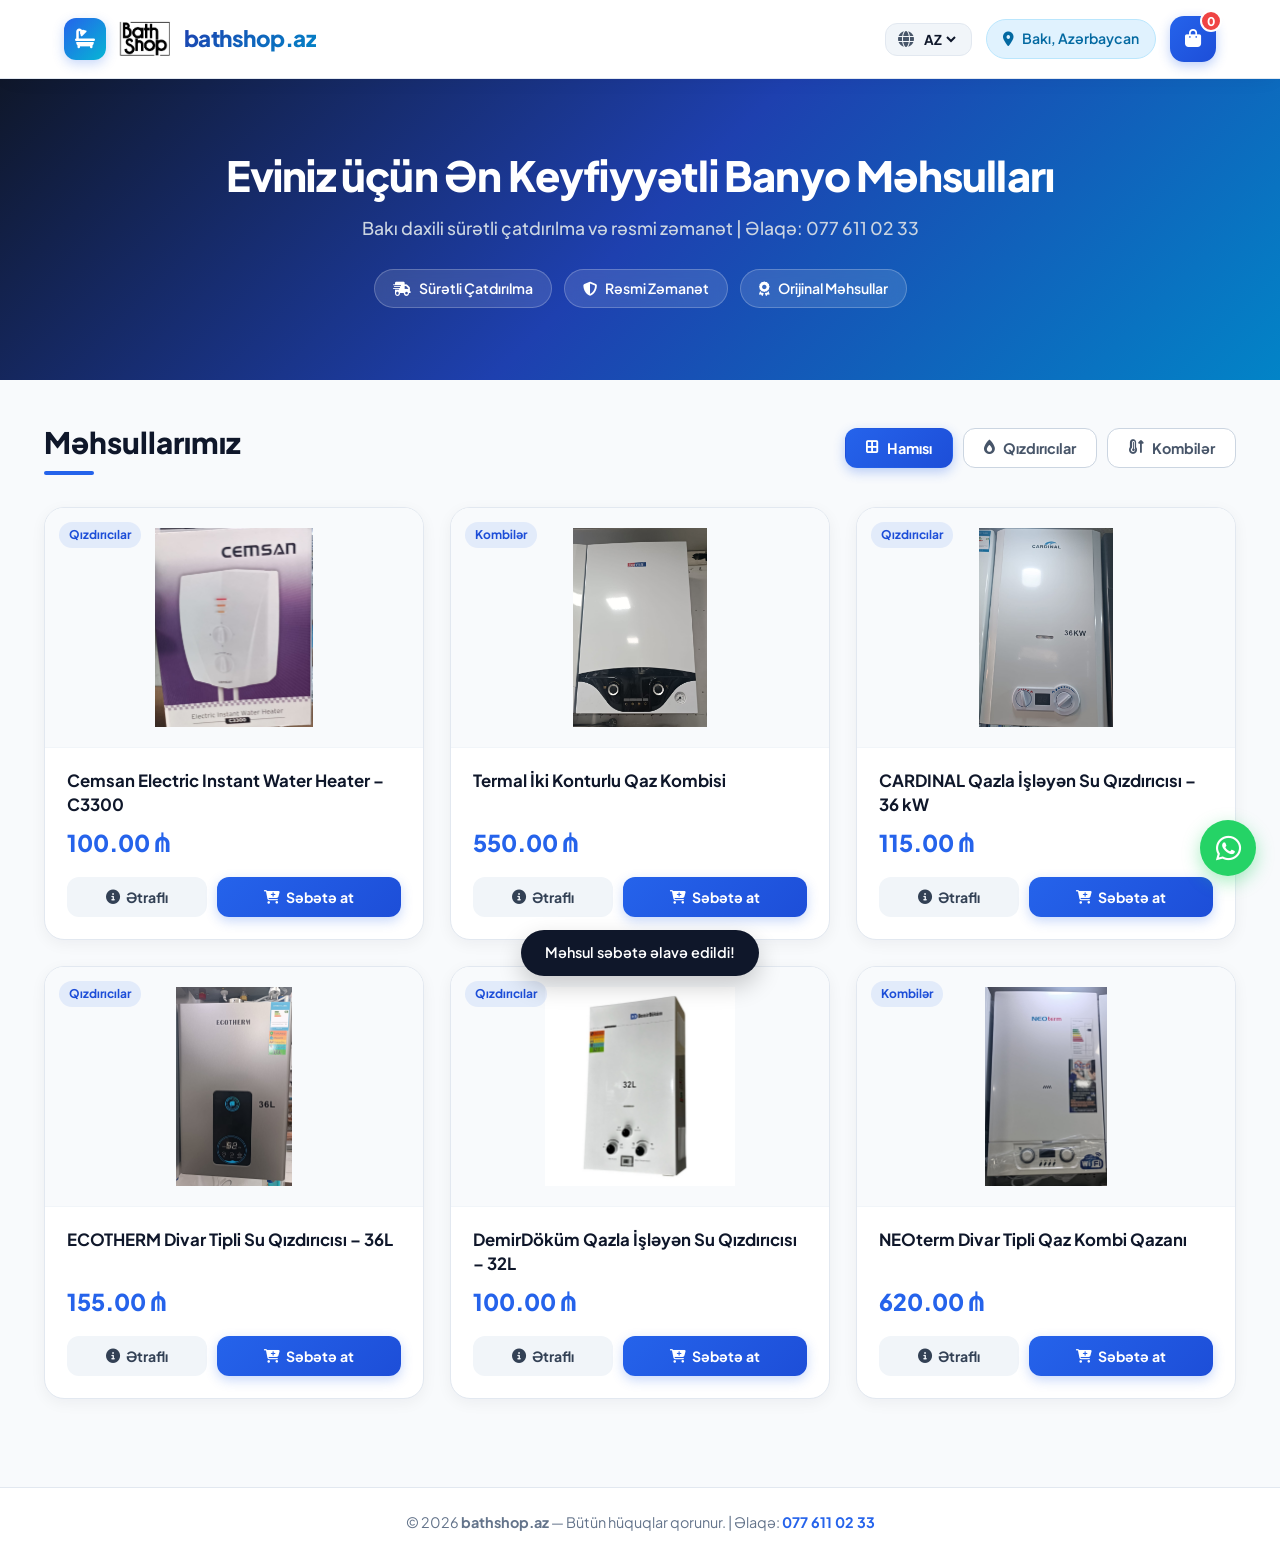
==== selling site/index.html @ d74a5144 "Add files via upload" ====
<!DOCTYPE html>
<html lang="az">
<head>
    <meta charset="UTF-8">
    <meta name="viewport" content="width=device-width, initial-scale=1.0">
    <title>bathshop.az - Hamam və Banyo Məhsulları</title>
    <!-- FontAwesome ikonlar üçün -->
    <link rel="stylesheet" href="https://cdnjs.cloudflare.com/ajax/libs/font-awesome/6.4.0/css/all.min.css">
    <link rel="stylesheet" href="style.css?v=3">
    <link rel="icon" href="bathshop.jpeg">
</head>
<body>

    <!-- Header / Yuxarı Naviqasiya -->
    <header class="site-header">
        <a href="#" class="logo-container">
            <div class="logo-icon">
                <i class="fas fa-bath"></i>
            </div>
            <img src="bathshop.jpeg" alt="BathShop" class="site-logo">
            <span class="domain-name">bathshop.az</span>
        </a>

        <div class="header-right">
            <!-- Dil Seçimi (AZ, EN, RU) -->
            <div class="lang-wrapper">
                <i class="fas fa-globe"></i>
                <select id="language-select" onchange="changeLanguage(this.value)">
                    <option value="az" selected>AZ</option>
                    <option value="en">EN</option>
                    <option value="ru">RU</option>
                </select>
            </div>

            <div class="location-badge">
                <i class="fas fa-map-marker-alt"></i>
                <span id="location-text">Bakı, Azərbaycan</span>
            </div>

            <!-- Səbət Düyməsi -->
            <button class="cart-btn" onclick="toggleCart()" aria-label="Səbət">
                <i class="fas fa-shopping-bag"></i>
                <span id="cart-count">0</span>
            </button>
        </div>
    </header>

    <!-- Canlı Kreativ Hero Banner -->
    <section class="hero-banner">
        <div class="hero-content">
            <h1 id="hero-title">Eviniz üçün Ən Keyfiyyətli Banyo Məhsulları</h1>
            <p id="hero-sub">Bakı daxili sürətli çatdırılma və rəsmi zəmanət | Əlaqə: 077 611 02 33</p>

            <div class="hero-badges">
                <div class="hero-chip">
                    <i class="fas fa-truck-fast"></i>
                    <span id="badge-1">Sürətli Çatdırılma</span>
                </div>
                <div class="hero-chip">
                    <i class="fas fa-shield-halved"></i>
                    <span id="badge-2">Rəsmi Zəmanət</span>
                </div>
                <div class="hero-chip">
                    <i class="fas fa-award"></i>
                    <span id="badge-3">Orijinal Məhsullar</span>
                </div>
            </div>
        </div>
    </section>

    <!-- Məhsullar və Kateqoriya Filtrləri -->
    <main class="container">
        <div class="section-header">
            <h2 id="products-title">Məhsullarımız</h2>

            <!-- Kateqoriya Filtrləri Düymələri -->
            <div class="filter-group">
                <button id="btn-all" class="filter-btn active" onclick="filterProducts('all')">
                    <i class="fas fa-border-all"></i> <span id="text-all">Hamısı</span>
                </button>
                <button id="btn-heater" class="filter-btn" onclick="filterProducts('heater')">
                    <i class="fas fa-fire-flame-simple"></i> <span id="text-heater">Qızdırıcılar</span>
                </button>
                <button id="btn-kombi" class="filter-btn" onclick="filterProducts('kombi')">
                    <i class="fas fa-temperature-arrow-up"></i> <span id="text-kombi">Kombilər</span>
                </button>
            </div>
        </div>

        <!-- Məhsulların Grid Konteyneri -->
        <div id="products-container" class="products-grid"></div>
    </main>

    <!-- Səbət Modalı (Yan Panel) -->
    <div id="cart-modal" class="cart-modal" onclick="closeOnOverlay(event, 'cart-modal')">
        <div class="cart-content">
            <div class="cart-header">
                <h3><i class="fas fa-shopping-bag"></i> <span id="cart-modal-title">Səbətiniz</span></h3>
                <button class="close-btn" onclick="toggleCart()">✕</button>
            </div>

            <div id="cart-items" class="cart-items"></div>

            <div class="cart-footer">
                <div class="total-price">
                    <span id="total-label">Cəmi məbləğ:</span>
                    <span><span id="cart-total">0.00</span> ₼</span>
                </div>

                <!-- Checkout Form -->
                <div class="checkout-form">
                    <label id="name-label" for="customer-name">Ad və Soyadınız:</label>
                    <input type="text" id="customer-name" placeholder="Məs: Əli Əliyev">

                    <label id="phone-label" for="customer-phone">Əlaqə nömrəniz:</label>
                    <div class="phone-input-group">
                        <select id="country-code" onchange="updatePhoneMask()">
                            <option value="+994" data-length="9">+994 (AZ)</option>
                            <option value="+90" data-length="10">+90 (TR)</option>
                            <option value="+7" data-length="10">+7 (RU)</option>
                            <option value="+44" data-length="10">+44 (UK)</option>
                        </select>
                        <input type="tel" id="customer-phone" placeholder="701234567" maxlength="9" oninput="this.value = this.value.replace(/[^0-9]/g, '')">
                    </div>
                    <small id="phone-hint">Nömrəni kodsuz daxil edin (9 rəqəm)</small>

                    <div id="checkout-error" class="error-box"></div>

                    <button id="checkout-submit-btn" class="checkout-btn" onclick="checkoutOrder()">
                        <i class="fas fa-check-circle"></i> <span id="complete-btn-text">Sifarişi Təsdiq Et</span>
                    </button>
                </div>
            </div>
        </div>
    </div>

    <!-- Məhsul Detal Modalı -->
    <div id="product-modal" class="modal" onclick="closeOnOverlay(event, 'product-modal')">
        <div class="modal-content">
            <button class="modal-close-btn" onclick="closeProductModal()">✕</button>
            <div id="modal-product-details"></div>
        </div>
    </div>

    <!-- Uğurlu Sifariş Modalı -->
    <div id="success-modal" class="modal" onclick="closeOnOverlay(event, 'success-modal')">
        <div class="modal-content success-box">
            <div class="success-icon">
                <i class="fas fa-check"></i>
            </div>
            <h3 id="success-title">Sifarişiniz uğurla qəbul edildi!</h3>
            <p id="success-desc">Tezliklə nümayəndəmiz sizinlə əlaqə saxlayacaq.</p>
            <button class="add-to-cart" onclick="closeSuccessModal()" style="width: 100%; margin-top: 20px;">Bağla</button>
        </div>
    </div>

    <!-- Bildiriş (Toast) -->
    <div id="toast" class="toast">Məhsul səbətə əlavə edildi!</div>

    <!-- Sürətli WhatsApp Düyməsi -->
    <a href="https://wa.me/994776110233" target="_blank" class="whatsapp-float" title="WhatsApp ilə əlaqə">
        <i class="fab fa-whatsapp"></i>
    </a>

    <!-- Footer -->
    <footer class="site-footer">
        <p>© 2026 <strong>bathshop.az</strong> — Bütün hüquqlar qorunur. | Əlaqə: <a href="tel:0776110233">077 611 02 33</a></p>
    </footer>

    <script src="app.js?v=3"></script>
</body>
</html>
---- selling site/style.css ----
@import url('https://fonts.googleapis.com/css2?family=Plus+Jakarta+Sans:wght@400;500;600;700;800&display=swap');

* {
    margin: 0;
    padding: 0;
    box-sizing: border-box;
    font-family: 'Plus Jakarta Sans', -apple-system, BlinkMacSystemFont, sans-serif;
}

body {
    background-color: #f8fafc;
    color: #0f172a;
    line-height: 1.5;
    display: flex;
    flex-direction: column;
    min-height: 100vh;
}

/* Header */
.site-header {
    background: rgba(255, 255, 255, 0.95);
    backdrop-filter: blur(12px);
    padding: 1rem 5%;
    display: flex;
    justify-content: space-between;
    align-items: center;
    box-shadow: 0 4px 20px -5px rgba(15, 23, 42, 0.06);
    position: sticky;
    top: 0;
    z-index: 100;
    border-bottom: 1px solid #e2e8f0;
}

.logo-container {
    display: flex;
    align-items: center;
    gap: 12px;
    text-decoration: none;
}

.logo-icon {
    width: 42px;
    height: 42px;
    border-radius: 12px;
    background: linear-gradient(135deg, #2563eb 0%, #06b6d4 100%);
    color: white;
    display: flex;
    align-items: center;
    justify-content: center;
    font-size: 1.25rem;
    box-shadow: 0 4px 12px rgba(37, 99, 235, 0.25);
}

.site-logo {
    height: 40px;
    width: auto;
    object-fit: contain;
}

.domain-name {
    font-size: 1.4rem;
    font-weight: 800;
    background: linear-gradient(135deg, #1e40af 0%, #0284c7 100%);
    -webkit-background-clip: text;
    -webkit-text-fill-color: transparent;
    letter-spacing: -0.5px;
}

.header-right {
    display: flex;
    align-items: center;
    gap: 14px;
}

.lang-wrapper {
    display: flex;
    align-items: center;
    gap: 6px;
    background: #f1f5f9;
    padding: 6px 12px;
    border-radius: 12px;
    border: 1px solid #e2e8f0;
    color: #475569;
}

.lang-wrapper select {
    border: none;
    background: transparent;
    font-weight: 700;
    color: #0f172a;
    cursor: pointer;
    outline: none;
    font-size: 0.85rem;
}

.location-badge {
    display: flex;
    align-items: center;
    gap: 8px;
    color: #0369a1;
    font-size: 0.88rem;
    font-weight: 600;
    background: #e0f2fe;
    padding: 8px 16px;
    border-radius: 30px;
    border: 1px solid #bae6fd;
}

.cart-btn {
    position: relative;
    cursor: pointer;
    font-size: 1.15rem;
    color: #ffffff;
    background: linear-gradient(135deg, #2563eb 0%, #1d4ed8 100%);
    border: none;
    border-radius: 14px;
    width: 46px;
    height: 46px;
    display: flex;
    align-items: center;
    justify-content: center;
    transition: all 0.25s ease;
    box-shadow: 0 4px 12px rgba(37, 99, 235, 0.3);
}

.cart-btn:hover {
    transform: translateY(-2px);
    box-shadow: 0 8px 20px rgba(37, 99, 235, 0.45);
}

#cart-count {
    position: absolute;
    top: -6px;
    right: -6px;
    background: #ef4444;
    color: white;
    font-size: 0.75rem;
    min-width: 22px;
    height: 22px;
    padding: 0 5px;
    border-radius: 50%;
    display: flex;
    align-items: center;
    justify-content: center;
    font-weight: 800;
    border: 2px solid white;
}

/* Hero Banner */
.hero-banner {
    background: linear-gradient(135deg, #0f172a 0%, #1e40af 50%, #0284c7 100%);
    color: white;
    text-align: center;
    padding: 4.5rem 1.5rem;
    position: relative;
    overflow: hidden;
}

.hero-content {
    max-width: 850px;
    margin: 0 auto;
    position: relative;
    z-index: 2;
}

.hero-banner h1 {
    font-size: 2.6rem;
    font-weight: 800;
    margin-bottom: 14px;
    letter-spacing: -0.8px;
    line-height: 1.2;
}

.hero-banner p {
    color: #cbd5e1;
    font-size: 1.1rem;
    font-weight: 500;
    margin-bottom: 28px;
}

.hero-badges {
    display: flex;
    justify-content: center;
    gap: 12px;
    flex-wrap: wrap;
}

.hero-chip {
    background: rgba(255, 255, 255, 0.12);
    backdrop-filter: blur(8px);
    border: 1px solid rgba(255, 255, 255, 0.22);
    padding: 8px 18px;
    border-radius: 30px;
    font-size: 0.88rem;
    font-weight: 600;
    display: flex;
    align-items: center;
    gap: 8px;
    color: #ffffff;
}

/* Məhsullar Bölməsi və Filtrlər */
.container {
    max-width: 1240px;
    width: 100%;
    margin: 2.5rem auto;
    padding: 0 1.5rem;
    flex: 1;
}

.section-header {
    display: flex;
    justify-content: space-between;
    align-items: center;
    flex-wrap: wrap;
    gap: 20px;
    margin-bottom: 2rem;
}

.container h2 {
    font-size: 1.85rem;
    font-weight: 800;
    color: #0f172a;
    position: relative;
}

.container h2::after {
    content: '';
    display: block;
    width: 50px;
    height: 4px;
    background: #2563eb;
    border-radius: 2px;
    margin-top: 6px;
}

.filter-group {
    display: flex;
    gap: 10px;
    flex-wrap: wrap;
}

.filter-btn {
    padding: 10px 20px;
    border-radius: 12px;
    border: 1px solid #cbd5e1;
    background: #ffffff;
    color: #475569;
    font-weight: 700;
    font-size: 0.9rem;
    cursor: pointer;
    display: flex;
    align-items: center;
    gap: 8px;
    transition: all 0.25s ease;
}

.filter-btn:hover {
    border-color: #2563eb;
    color: #2563eb;
    background: #f8fafc;
}

.filter-btn.active {
    background: linear-gradient(135deg, #2563eb 0%, #1d4ed8 100%);
    color: #ffffff;
    border-color: transparent;
    box-shadow: 0 4px 12px rgba(37, 99, 235, 0.3);
}

/* Məhsul Grid və Kartı */
.products-grid {
    display: grid;
    grid-template-columns: repeat(auto-fill, minmax(290px, 1fr));
    gap: 26px;
}

.product-card {
    background: white;
    border-radius: 20px;
    overflow: hidden;
    box-shadow: 0 4px 15px rgba(15, 23, 42, 0.05);
    transition: all 0.3s cubic-bezier(0.4, 0, 0.2, 1);
    display: flex;
    flex-direction: column;
    border: 1px solid #e2e8f0;
    position: relative;
}

.product-card:hover {
    transform: translateY(-6px);
    box-shadow: 0 18px 35px -10px rgba(37, 99, 235, 0.18);
    border-color: #93c5fd;
}

.card-badge {
    position: absolute;
    top: 14px;
    left: 14px;
    background: rgba(37, 99, 235, 0.1);
    color: #1d4ed8;
    font-size: 0.75rem;
    font-weight: 700;
    padding: 4px 10px;
    border-radius: 20px;
    z-index: 2;
}

.img-wrapper {
    width: 100%;
    height: 240px;
    background: #f8fafc;
    display: flex;
    align-items: center;
    justify-content: center;
    padding: 20px;
    overflow: hidden;
    cursor: pointer;
    border-bottom: 1px solid #f1f5f9;
}

.product-card img {
    max-width: 100%;
    max-height: 100%;
    object-fit: contain;
    transition: transform 0.35s ease;
}

.product-card:hover img {
    transform: scale(1.06);
}

.product-info {
    padding: 1.35rem;
    display: flex;
    flex-direction: column;
    flex-grow: 1;
}

.product-title {
    font-size: 1.05rem;
    font-weight: 700;
    margin-bottom: 10px;
    cursor: pointer;
    color: #0f172a;
    line-height: 1.4;
    height: 2.8em;
    overflow: hidden;
    display: -webkit-box;
    -webkit-line-clamp: 2;
    -webkit-box-orient: vertical;
}

.product-title:hover {
    color: #2563eb;
}

.product-price {
    font-size: 1.45rem;
    font-weight: 800;
    color: #2563eb;
    margin-bottom: 16px;
}

.product-actions {
    display: flex;
    gap: 10px;
    margin-top: auto;
}

.details-btn, .add-to-cart {
    padding: 11px 14px;
    border: none;
    border-radius: 12px;
    cursor: pointer;
    font-weight: 700;
    font-size: 0.88rem;
    transition: all 0.2s ease;
    display: flex;
    align-items: center;
    justify-content: center;
    gap: 6px;
}

.details-btn {
    background: #f1f5f9;
    color: #334155;
    flex: 1;
}

.details-btn:hover {
    background: #e2e8f0;
    color: #0f172a;
}

.add-to-cart {
    background: linear-gradient(135deg, #2563eb 0%, #1d4ed8 100%);
    color: white;
    flex: 1.4;
    box-shadow: 0 4px 12px rgba(37, 99, 235, 0.25);
}

.add-to-cart:hover {
    background: linear-gradient(135deg, #1d4ed8 0%, #1e40af 100%);
    transform: translateY(-1px);
}

/* Modallar */
.modal, .cart-modal {
    display: none;
    position: fixed;
    top: 0;
    left: 0;
    width: 100%;
    height: 100%;
    background: rgba(15, 23, 42, 0.6);
    backdrop-filter: blur(5px);
    z-index: 1000;
    justify-content: center;
    align-items: center;
    padding: 1rem;
}

.cart-modal {
    justify-content: flex-end;
    padding: 0;
}

.modal.active, .cart-modal.active {
    display: flex;
    animation: fadeIn 0.2s ease-out;
}

@keyframes fadeIn {
    from { opacity: 0; }
    to { opacity: 1; }
}

.modal-content {
    background: white;
    border-radius: 22px;
    padding: 2rem;
    max-width: 600px;
    width: 100%;
    max-height: 88vh;
    overflow-y: auto;
    position: relative;
    box-shadow: 0 25px 50px -12px rgba(0, 0, 0, 0.25);
}

.modal-close-btn {
    position: absolute;
    top: 16px;
    right: 16px;
    font-size: 1.2rem;
    cursor: pointer;
    color: #64748b;
    background: #f1f5f9;
    border: none;
    width: 36px;
    height: 36px;
    border-radius: 50%;
    display: flex;
    align-items: center;
    justify-content: center;
    transition: all 0.2s;
}

.modal-close-btn:hover {
    color: #ffffff;
    background: #ef4444;
}

.detail-grid img {
    width: 100%;
    max-height: 260px;
    object-fit: contain;
    margin-bottom: 16px;
    background: #f8fafc;
    border-radius: 14px;
    padding: 15px;
    border: 1px solid #f1f5f9;
}

.detail-specs {
    margin-top: 16px;
    background: #f8fafc;
    padding: 16px;
    border-radius: 14px;
    border: 1px solid #e2e8f0;
}

.detail-specs strong {
    color: #0f172a;
    font-size: 0.95rem;
}

.detail-specs ul {
    list-style-type: none;
    margin-top: 10px;
}

.detail-specs li {
    margin-bottom: 8px;
    font-size: 0.9rem;
    color: #334155;
    position: relative;
    padding-left: 22px;
}

.detail-specs li::before {
    content: '✓';
    position: absolute;
    left: 0;
    color: #2563eb;
    font-weight: bold;
}

.contact-info {
    margin: 12px 0;
    font-weight: 700;
    font-size: 0.9rem;
    color: #0369a1;
    background: #e0f2fe;
    padding: 10px 16px;
    border-radius: 10px;
    display: inline-block;
}

.contact-info a {
    color: #0369a1;
    text-decoration: none;
}

/* Səbət Yan Paneli */
.cart-content {
    background: white;
    width: 100%;
    max-width: 430px;
    height: 100%;
    display: flex;
    flex-direction: column;
    box-shadow: -10px 0 30px rgba(0, 0, 0, 0.15);
}

.cart-header {
    padding: 1.25rem 1.5rem;
    background: #ffffff;
    display: flex;
    justify-content: space-between;
    align-items: center;
    border-bottom: 1px solid #e2e8f0;
}

.cart-header h3 {
    font-size: 1.2rem;
    font-weight: 800;
    color: #0f172a;
    display: flex;
    align-items: center;
    gap: 8px;
}

.close-btn {
    font-size: 1.3rem;
    cursor: pointer;
    color: #64748b;
    background: #f1f5f9;
    border: none;
    width: 34px;
    height: 34px;
    border-radius: 50%;
}

.close-btn:hover {
    background: #ef4444;
    color: white;
}

.cart-items {
    padding: 1.2rem 1.5rem;
    overflow-y: auto;
    flex-grow: 1;
}

.empty-cart-box {
    text-align: center;
    padding: 3rem 1rem;
    color: #94a3b8;
}

.empty-cart-box i {
    font-size: 3rem;
    margin-bottom: 12px;
    color: #cbd5e1;
}

.cart-item {
    display: flex;
    justify-content: space-between;
    align-items: center;
    gap: 12px;
    padding: 12px 0;
    border-bottom: 1px solid #f1f5f9;
}

.cart-item-info {
    flex: 1;
}

.cart-item-info h4 {
    font-size: 0.92rem;
    font-weight: 700;
    color: #1e293b;
    margin-bottom: 4px;
}

.cart-item-info small {
    color: #2563eb;
    font-weight: 700;
    font-size: 0.9rem;
}

.qty-controls {
    display: flex;
    align-items: center;
    gap: 8px;
    background: #f1f5f9;
    padding: 4px 8px;
    border-radius: 8px;
}

.qty-btn {
    border: none;
    background: white;
    width: 24px;
    height: 24px;
    border-radius: 6px;
    font-weight: 700;
    cursor: pointer;
    color: #0f172a;
    box-shadow: 0 1px 2px rgba(0,0,0,0.06);
}

.remove-btn {
    background: none;
    border: none;
    color: #ef4444;
    cursor: pointer;
    font-size: 1rem;
    padding: 4px;
}

.cart-footer {
    padding: 1.25rem 1.5rem;
    background: #f8fafc;
    border-top: 1px solid #e2e8f0;
}

.total-price {
    font-size: 1.15rem;
    font-weight: 800;
    margin-bottom: 14px;
    display: flex;
    justify-content: space-between;
    color: #0f172a;
}

.checkout-form {
    display: flex;
    flex-direction: column;
    gap: 8px;
}

.checkout-form label {
    font-size: 0.8rem;
    font-weight: 700;
    color: #475569;
}

.checkout-form input, .checkout-form select {
    padding: 10px 12px;
    border: 1px solid #cbd5e1;
    border-radius: 10px;
    font-size: 0.9rem;
    outline: none;
}

.checkout-form input:focus {
    border-color: #2563eb;
}

.phone-input-group {
    display: flex;
    gap: 6px;
}

.phone-input-group input {
    flex: 1;
}

#phone-hint {
    color: #64748b;
    font-size: 0.75rem;
}

.error-box {
    color: #dc2626;
    background: #fef2f2;
    border: 1px solid #fecaca;
    padding: 8px 12px;
    border-radius: 8px;
    font-size: 0.82rem;
    font-weight: 600;
    display: none;
}

.checkout-btn {
    margin-top: 6px;
    width: 100%;
    padding: 14px;
    background: linear-gradient(135deg, #10b981 0%, #059669 100%);
    color: white;
    border: none;
    border-radius: 12px;
    font-weight: 800;
    font-size: 0.95rem;
    cursor: pointer;
    transition: all 0.2s ease;
    box-shadow: 0 4px 12px rgba(16, 185, 129, 0.3);
}

.checkout-btn:hover {
    background: linear-gradient(135deg, #059669 0%, #047857 100%);
}

.checkout-btn:disabled {
    opacity: 0.6;
    cursor: not-allowed;
}

/* Success Modal */
.success-box {
    text-align: center;
    max-width: 400px;
}

.success-icon {
    width: 64px;
    height: 64px;
    background: #dcfce7;
    color: #16a34a;
    font-size: 2rem;
    border-radius: 50%;
    display: flex;
    align-items: center;
    justify-content: center;
    margin: 0 auto 16px;
}

/* Toast Bildiriş */
.toast {
    position: fixed;
    bottom: 24px;
    left: 50%;
    transform: translateX(-50%) translateY(100px);
    background: #0f172a;
    color: white;
    padding: 12px 24px;
    border-radius: 30px;
    font-weight: 600;
    font-size: 0.9rem;
    box-shadow: 0 10px 25px rgba(0,0,0,0.2);
    z-index: 2000;
    transition: transform 0.3s ease;
}

.toast.show {
    transform: translateX(-50%) translateY(0);
}

/* WhatsApp Floating Button */
.whatsapp-float {
    position: fixed;
    bottom: 24px;
    right: 24px;
    width: 56px;
    height: 56px;
    background: #25d366;
    color: white;
    border-radius: 50%;
    display: flex;
    align-items: center;
    justify-content: center;
    font-size: 1.8rem;
    box-shadow: 0 6px 18px rgba(37, 211, 102, 0.4);
    z-index: 900;
    text-decoration: none;
    transition: transform 0.25s ease;
}

.whatsapp-float:hover {
    transform: scale(1.08);
}

/* Footer */
.site-footer {
    background: #ffffff;
    border-top: 1px solid #e2e8f0;
    text-align: center;
    padding: 1.5rem;
    font-size: 0.9rem;
    color: #64748b;
    margin-top: 3rem;
}

.site-footer a {
    color: #2563eb;
    text-decoration: none;
    font-weight: 700;
}

/* Mobil Uyğunluq */
@media (max-width: 768px) {
    .location-badge {
        display: none;
    }
    .hero-banner h1 {
        font-size: 1.85rem;
    }
    .section-header {
        flex-direction: column;
        align-items: flex-start;
    }
}

/* Səbət məhsul kartı (yeni) */
.cart-item {
    align-items: flex-start;
    gap: 14px;
    padding: 16px 0;
}

.cart-item-img {
    width: 96px;
    height: 96px;
    flex-shrink: 0;
    background: #f8fafc;
    border: 1px solid #e2e8f0;
    border-radius: 14px;
    display: flex;
    align-items: center;
    justify-content: center;
    padding: 8px;
}

.cart-item-img img {
    max-width: 100%;
    max-height: 100%;
    object-fit: contain;
}

.cart-item-info {
    display: flex;
    flex-direction: column;
    gap: 4px;
}

.cart-item-info .qty-controls {
    align-self: flex-start;
    margin-top: 8px;
}
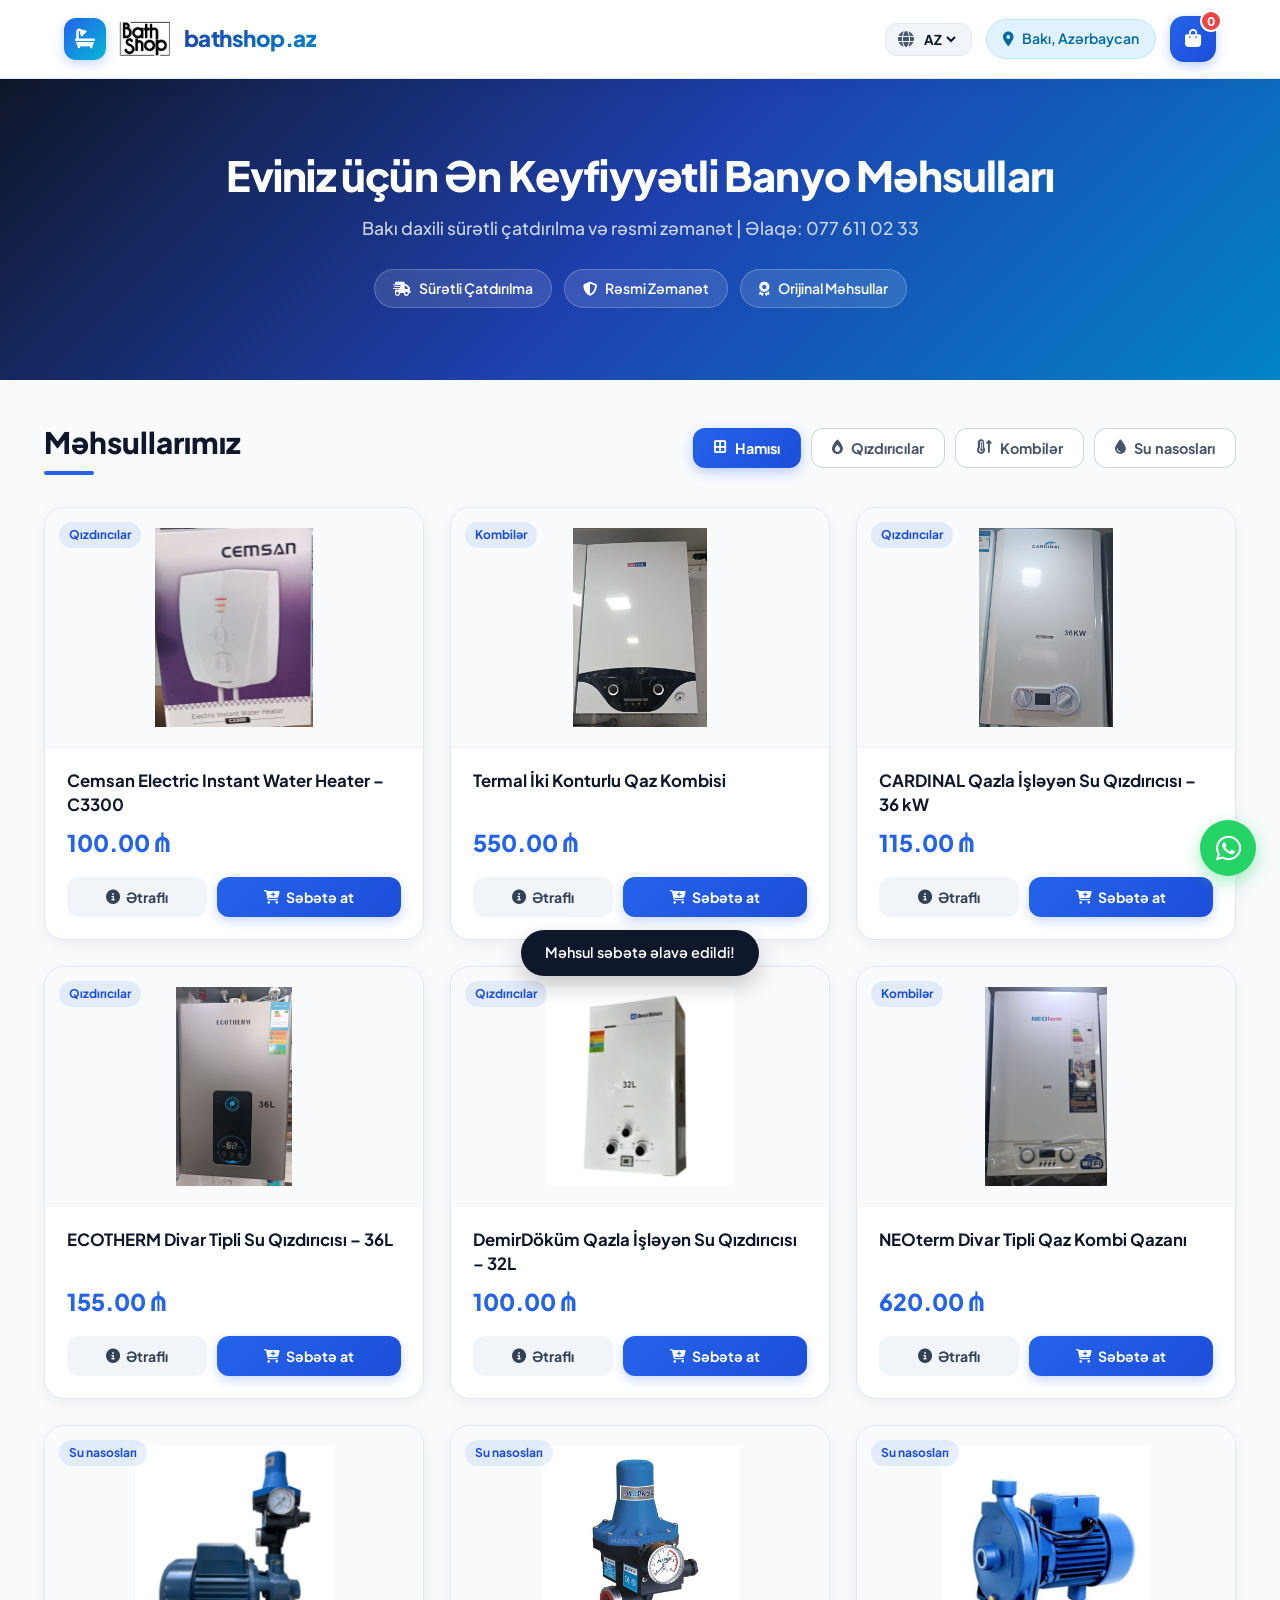
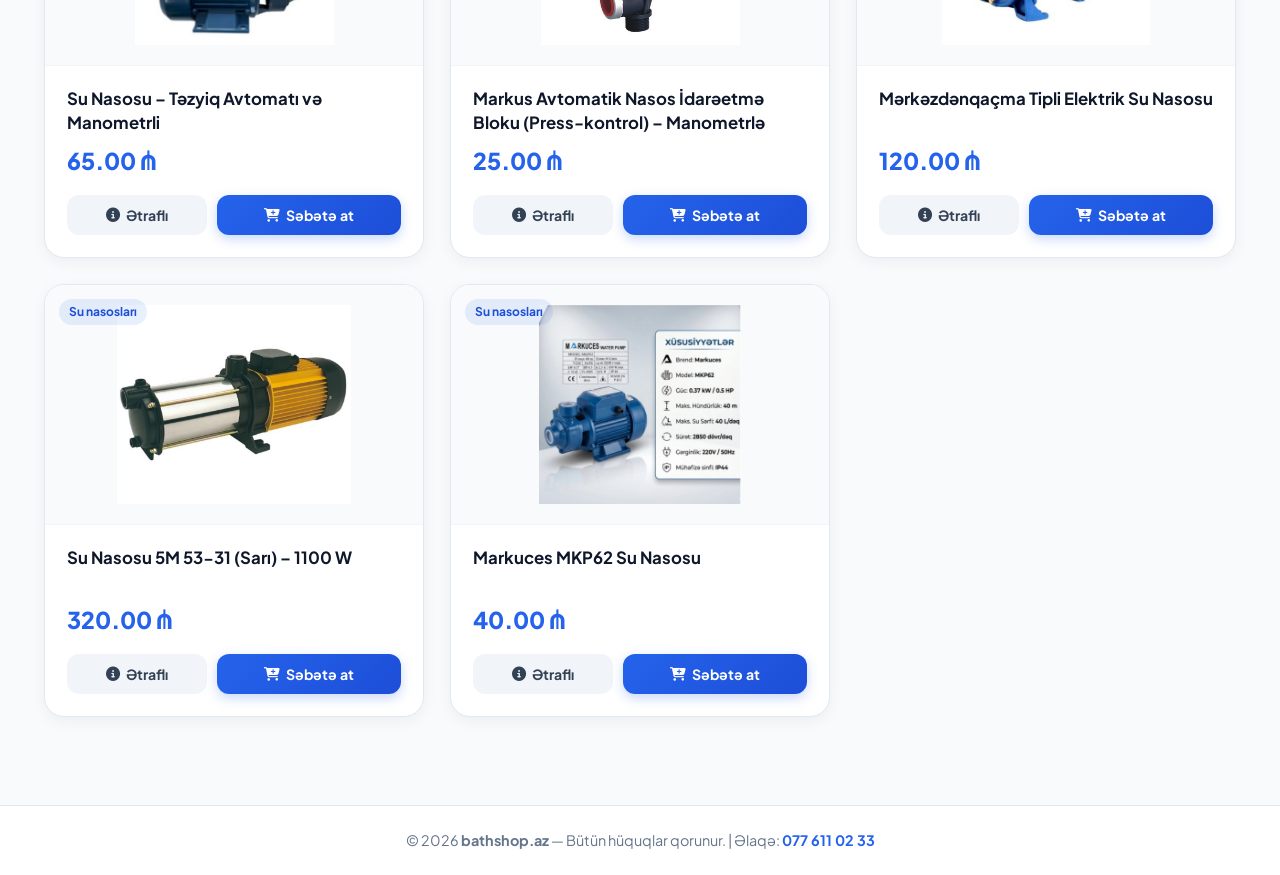
==== commit 01b32ebd: "Add water pumps category and 5 products" ====
--- a/selling site/index.html
+++ b/selling site/index.html
@@ -1,172 +1,176 @@
-<!DOCTYPE html>
-<html lang="az">
-<head>
-    <meta charset="UTF-8">
-    <meta name="viewport" content="width=device-width, initial-scale=1.0">
-    <title>bathshop.az - Hamam və Banyo Məhsulları</title>
-    <!-- FontAwesome ikonlar üçün -->
-    <link rel="stylesheet" href="https://cdnjs.cloudflare.com/ajax/libs/font-awesome/6.4.0/css/all.min.css">
-    <link rel="stylesheet" href="style.css?v=3">
-    <link rel="icon" href="bathshop.jpeg">
-</head>
-<body>
-
-    <!-- Header / Yuxarı Naviqasiya -->
-    <header class="site-header">
-        <a href="#" class="logo-container">
-            <div class="logo-icon">
-                <i class="fas fa-bath"></i>
-            </div>
-            <img src="bathshop.jpeg" alt="BathShop" class="site-logo">
-            <span class="domain-name">bathshop.az</span>
-        </a>
-
-        <div class="header-right">
-            <!-- Dil Seçimi (AZ, EN, RU) -->
-            <div class="lang-wrapper">
-                <i class="fas fa-globe"></i>
-                <select id="language-select" onchange="changeLanguage(this.value)">
-                    <option value="az" selected>AZ</option>
-                    <option value="en">EN</option>
-                    <option value="ru">RU</option>
-                </select>
-            </div>
-
-            <div class="location-badge">
-                <i class="fas fa-map-marker-alt"></i>
-                <span id="location-text">Bakı, Azərbaycan</span>
-            </div>
-
-            <!-- Səbət Düyməsi -->
-            <button class="cart-btn" onclick="toggleCart()" aria-label="Səbət">
-                <i class="fas fa-shopping-bag"></i>
-                <span id="cart-count">0</span>
-            </button>
-        </div>
-    </header>
-
-    <!-- Canlı Kreativ Hero Banner -->
-    <section class="hero-banner">
-        <div class="hero-content">
-            <h1 id="hero-title">Eviniz üçün Ən Keyfiyyətli Banyo Məhsulları</h1>
-            <p id="hero-sub">Bakı daxili sürətli çatdırılma və rəsmi zəmanət | Əlaqə: 077 611 02 33</p>
-
-            <div class="hero-badges">
-                <div class="hero-chip">
-                    <i class="fas fa-truck-fast"></i>
-                    <span id="badge-1">Sürətli Çatdırılma</span>
-                </div>
-                <div class="hero-chip">
-                    <i class="fas fa-shield-halved"></i>
-                    <span id="badge-2">Rəsmi Zəmanət</span>
-                </div>
-                <div class="hero-chip">
-                    <i class="fas fa-award"></i>
-                    <span id="badge-3">Orijinal Məhsullar</span>
-                </div>
-            </div>
-        </div>
-    </section>
-
-    <!-- Məhsullar və Kateqoriya Filtrləri -->
-    <main class="container">
-        <div class="section-header">
-            <h2 id="products-title">Məhsullarımız</h2>
-
-            <!-- Kateqoriya Filtrləri Düymələri -->
-            <div class="filter-group">
-                <button id="btn-all" class="filter-btn active" onclick="filterProducts('all')">
-                    <i class="fas fa-border-all"></i> <span id="text-all">Hamısı</span>
-                </button>
-                <button id="btn-heater" class="filter-btn" onclick="filterProducts('heater')">
-                    <i class="fas fa-fire-flame-simple"></i> <span id="text-heater">Qızdırıcılar</span>
-                </button>
-                <button id="btn-kombi" class="filter-btn" onclick="filterProducts('kombi')">
-                    <i class="fas fa-temperature-arrow-up"></i> <span id="text-kombi">Kombilər</span>
-                </button>
-            </div>
-        </div>
-
-        <!-- Məhsulların Grid Konteyneri -->
-        <div id="products-container" class="products-grid"></div>
-    </main>
-
-    <!-- Səbət Modalı (Yan Panel) -->
-    <div id="cart-modal" class="cart-modal" onclick="closeOnOverlay(event, 'cart-modal')">
-        <div class="cart-content">
-            <div class="cart-header">
-                <h3><i class="fas fa-shopping-bag"></i> <span id="cart-modal-title">Səbətiniz</span></h3>
-                <button class="close-btn" onclick="toggleCart()">✕</button>
-            </div>
-
-            <div id="cart-items" class="cart-items"></div>
-
-            <div class="cart-footer">
-                <div class="total-price">
-                    <span id="total-label">Cəmi məbləğ:</span>
-                    <span><span id="cart-total">0.00</span> ₼</span>
-                </div>
-
-                <!-- Checkout Form -->
-                <div class="checkout-form">
-                    <label id="name-label" for="customer-name">Ad və Soyadınız:</label>
-                    <input type="text" id="customer-name" placeholder="Məs: Əli Əliyev">
-
-                    <label id="phone-label" for="customer-phone">Əlaqə nömrəniz:</label>
-                    <div class="phone-input-group">
-                        <select id="country-code" onchange="updatePhoneMask()">
-                            <option value="+994" data-length="9">+994 (AZ)</option>
-                            <option value="+90" data-length="10">+90 (TR)</option>
-                            <option value="+7" data-length="10">+7 (RU)</option>
-                            <option value="+44" data-length="10">+44 (UK)</option>
-                        </select>
-                        <input type="tel" id="customer-phone" placeholder="701234567" maxlength="9" oninput="this.value = this.value.replace(/[^0-9]/g, '')">
-                    </div>
-                    <small id="phone-hint">Nömrəni kodsuz daxil edin (9 rəqəm)</small>
-
-                    <div id="checkout-error" class="error-box"></div>
-
-                    <button id="checkout-submit-btn" class="checkout-btn" onclick="checkoutOrder()">
-                        <i class="fas fa-check-circle"></i> <span id="complete-btn-text">Sifarişi Təsdiq Et</span>
-                    </button>
-                </div>
-            </div>
-        </div>
-    </div>
-
-    <!-- Məhsul Detal Modalı -->
-    <div id="product-modal" class="modal" onclick="closeOnOverlay(event, 'product-modal')">
-        <div class="modal-content">
-            <button class="modal-close-btn" onclick="closeProductModal()">✕</button>
-            <div id="modal-product-details"></div>
-        </div>
-    </div>
-
-    <!-- Uğurlu Sifariş Modalı -->
-    <div id="success-modal" class="modal" onclick="closeOnOverlay(event, 'success-modal')">
-        <div class="modal-content success-box">
-            <div class="success-icon">
-                <i class="fas fa-check"></i>
-            </div>
-            <h3 id="success-title">Sifarişiniz uğurla qəbul edildi!</h3>
-            <p id="success-desc">Tezliklə nümayəndəmiz sizinlə əlaqə saxlayacaq.</p>
-            <button class="add-to-cart" onclick="closeSuccessModal()" style="width: 100%; margin-top: 20px;">Bağla</button>
-        </div>
-    </div>
-
-    <!-- Bildiriş (Toast) -->
-    <div id="toast" class="toast">Məhsul səbətə əlavə edildi!</div>
-
-    <!-- Sürətli WhatsApp Düyməsi -->
-    <a href="https://wa.me/994776110233" target="_blank" class="whatsapp-float" title="WhatsApp ilə əlaqə">
-        <i class="fab fa-whatsapp"></i>
-    </a>
-
-    <!-- Footer -->
-    <footer class="site-footer">
-        <p>© 2026 <strong>bathshop.az</strong> — Bütün hüquqlar qorunur. | Əlaqə: <a href="tel:0776110233">077 611 02 33</a></p>
-    </footer>
-
-    <script src="app.js?v=3"></script>
-</body>
+<!DOCTYPE html>
+<html lang="az">
+<head>
+    <meta charset="UTF-8">
+    <meta name="viewport" content="width=device-width, initial-scale=1.0">
+    <title>bathshop.az - Hamam və Banyo Məhsulları</title>
+    <meta name="description" content="bathshop.az — Bakıda su qızdırıcıları, kombilər və su nasosları: orijinal məhsullar, rəsmi zəmanət, sürətli çatdırılma. Sifariş: 077 611 02 33.">
+    <!-- FontAwesome ikonlar üçün -->
+    <link rel="stylesheet" href="https://cdnjs.cloudflare.com/ajax/libs/font-awesome/6.4.0/css/all.min.css">
+    <link rel="stylesheet" href="style.css?v=4">
+    <link rel="icon" href="bathshop.jpeg">
+</head>
+<body>
+
+    <!-- Header / Yuxarı Naviqasiya -->
+    <header class="site-header">
+        <a href="#" class="logo-container">
+            <div class="logo-icon">
+                <i class="fas fa-bath"></i>
+            </div>
+            <img src="bathshop.jpeg" alt="BathShop" class="site-logo">
+            <span class="domain-name">bathshop.az</span>
+        </a>
+
+        <div class="header-right">
+            <!-- Dil Seçimi (AZ, EN, RU) -->
+            <div class="lang-wrapper">
+                <i class="fas fa-globe"></i>
+                <select id="language-select" onchange="changeLanguage(this.value)">
+                    <option value="az" selected>AZ</option>
+                    <option value="en">EN</option>
+                    <option value="ru">RU</option>
+                </select>
+            </div>
+
+            <div class="location-badge">
+                <i class="fas fa-map-marker-alt"></i>
+                <span id="location-text">Bakı, Azərbaycan</span>
+            </div>
+
+            <!-- Səbət Düyməsi -->
+            <button class="cart-btn" onclick="toggleCart()" aria-label="Səbət">
+                <i class="fas fa-shopping-bag"></i>
+                <span id="cart-count">0</span>
+            </button>
+        </div>
+    </header>
+
+    <!-- Canlı Kreativ Hero Banner -->
+    <section class="hero-banner">
+        <div class="hero-content">
+            <h1 id="hero-title">Eviniz üçün Ən Keyfiyyətli Banyo Məhsulları</h1>
+            <p id="hero-sub">Bakı daxili sürətli çatdırılma və rəsmi zəmanət | Əlaqə: 077 611 02 33</p>
+
+            <div class="hero-badges">
+                <div class="hero-chip">
+                    <i class="fas fa-truck-fast"></i>
+                    <span id="badge-1">Sürətli Çatdırılma</span>
+                </div>
+                <div class="hero-chip">
+                    <i class="fas fa-shield-halved"></i>
+                    <span id="badge-2">Rəsmi Zəmanət</span>
+                </div>
+                <div class="hero-chip">
+                    <i class="fas fa-award"></i>
+                    <span id="badge-3">Orijinal Məhsullar</span>
+                </div>
+            </div>
+        </div>
+    </section>
+
+    <!-- Məhsullar və Kateqoriya Filtrləri -->
+    <main class="container">
+        <div class="section-header">
+            <h2 id="products-title">Məhsullarımız</h2>
+
+            <!-- Kateqoriya Filtrləri Düymələri -->
+            <div class="filter-group">
+                <button id="btn-all" class="filter-btn active" onclick="filterProducts('all')">
+                    <i class="fas fa-border-all"></i> <span id="text-all">Hamısı</span>
+                </button>
+                <button id="btn-heater" class="filter-btn" onclick="filterProducts('heater')">
+                    <i class="fas fa-fire-flame-simple"></i> <span id="text-heater">Qızdırıcılar</span>
+                </button>
+                <button id="btn-kombi" class="filter-btn" onclick="filterProducts('kombi')">
+                    <i class="fas fa-temperature-arrow-up"></i> <span id="text-kombi">Kombilər</span>
+                </button>
+                <button id="btn-nasos" class="filter-btn" onclick="filterProducts('nasos')">
+                    <i class="fas fa-droplet"></i> <span id="text-nasos">Su nasosları</span>
+                </button>
+            </div>
+        </div>
+
+        <!-- Məhsulların Grid Konteyneri -->
+        <div id="products-container" class="products-grid"></div>
+    </main>
+
+    <!-- Səbət Modalı (Yan Panel) -->
+    <div id="cart-modal" class="cart-modal" onclick="closeOnOverlay(event, 'cart-modal')">
+        <div class="cart-content">
+            <div class="cart-header">
+                <h3><i class="fas fa-shopping-bag"></i> <span id="cart-modal-title">Səbətiniz</span></h3>
+                <button class="close-btn" onclick="toggleCart()">✕</button>
+            </div>
+
+            <div id="cart-items" class="cart-items"></div>
+
+            <div class="cart-footer">
+                <div class="total-price">
+                    <span id="total-label">Cəmi məbləğ:</span>
+                    <span><span id="cart-total">0.00</span> ₼</span>
+                </div>
+
+                <!-- Checkout Form -->
+                <div class="checkout-form">
+                    <label id="name-label" for="customer-name">Ad və Soyadınız:</label>
+                    <input type="text" id="customer-name" placeholder="Məs: Əli Əliyev">
+
+                    <label id="phone-label" for="customer-phone">Əlaqə nömrəniz:</label>
+                    <div class="phone-input-group">
+                        <select id="country-code" onchange="updatePhoneMask()">
+                            <option value="+994" data-length="9">+994 (AZ)</option>
+                            <option value="+90" data-length="10">+90 (TR)</option>
+                            <option value="+7" data-length="10">+7 (RU)</option>
+                            <option value="+44" data-length="10">+44 (UK)</option>
+                        </select>
+                        <input type="tel" id="customer-phone" placeholder="701234567" maxlength="9" oninput="this.value = this.value.replace(/[^0-9]/g, '')">
+                    </div>
+                    <small id="phone-hint">Nömrəni kodsuz daxil edin (9 rəqəm)</small>
+
+                    <div id="checkout-error" class="error-box"></div>
+
+                    <button id="checkout-submit-btn" class="checkout-btn" onclick="checkoutOrder()">
+                        <i class="fas fa-check-circle"></i> <span id="complete-btn-text">Sifarişi Təsdiq Et</span>
+                    </button>
+                </div>
+            </div>
+        </div>
+    </div>
+
+    <!-- Məhsul Detal Modalı -->
+    <div id="product-modal" class="modal" onclick="closeOnOverlay(event, 'product-modal')">
+        <div class="modal-content">
+            <button class="modal-close-btn" onclick="closeProductModal()">✕</button>
+            <div id="modal-product-details"></div>
+        </div>
+    </div>
+
+    <!-- Uğurlu Sifariş Modalı -->
+    <div id="success-modal" class="modal" onclick="closeOnOverlay(event, 'success-modal')">
+        <div class="modal-content success-box">
+            <div class="success-icon">
+                <i class="fas fa-check"></i>
+            </div>
+            <h3 id="success-title">Sifarişiniz uğurla qəbul edildi!</h3>
+            <p id="success-desc">Tezliklə nümayəndəmiz sizinlə əlaqə saxlayacaq.</p>
+            <button class="add-to-cart" onclick="closeSuccessModal()" style="width: 100%; margin-top: 20px;">Bağla</button>
+        </div>
+    </div>
+
+    <!-- Bildiriş (Toast) -->
+    <div id="toast" class="toast">Məhsul səbətə əlavə edildi!</div>
+
+    <!-- Sürətli WhatsApp Düyməsi -->
+    <a href="https://wa.me/994776110233" target="_blank" class="whatsapp-float" title="WhatsApp ilə əlaqə">
+        <i class="fab fa-whatsapp"></i>
+    </a>
+
+    <!-- Footer -->
+    <footer class="site-footer">
+        <p>© 2026 <strong>bathshop.az</strong> — Bütün hüquqlar qorunur. | Əlaqə: <a href="tel:0776110233">077 611 02 33</a></p>
+    </footer>
+
+    <script src="app.js?v=3"></script>
+</body>
 </html>
--- a/selling site/style.css
+++ b/selling site/style.css
@@ -869,4 +869,21 @@
 .cart-item-info .qty-controls {
     align-self: flex-start;
     margin-top: 8px;
+}
+
+/* Səbət paneli: məzmun qədər hündürlük (boş yer qalmır) */
+.cart-modal {
+    align-items: flex-start;
+}
+
+.cart-content {
+    height: auto;
+    max-height: 100%;
+    overflow-y: auto;
+    border-bottom-left-radius: 24px;
+}
+
+.cart-items {
+    flex: 0 0 auto;
+    overflow: visible;
 }
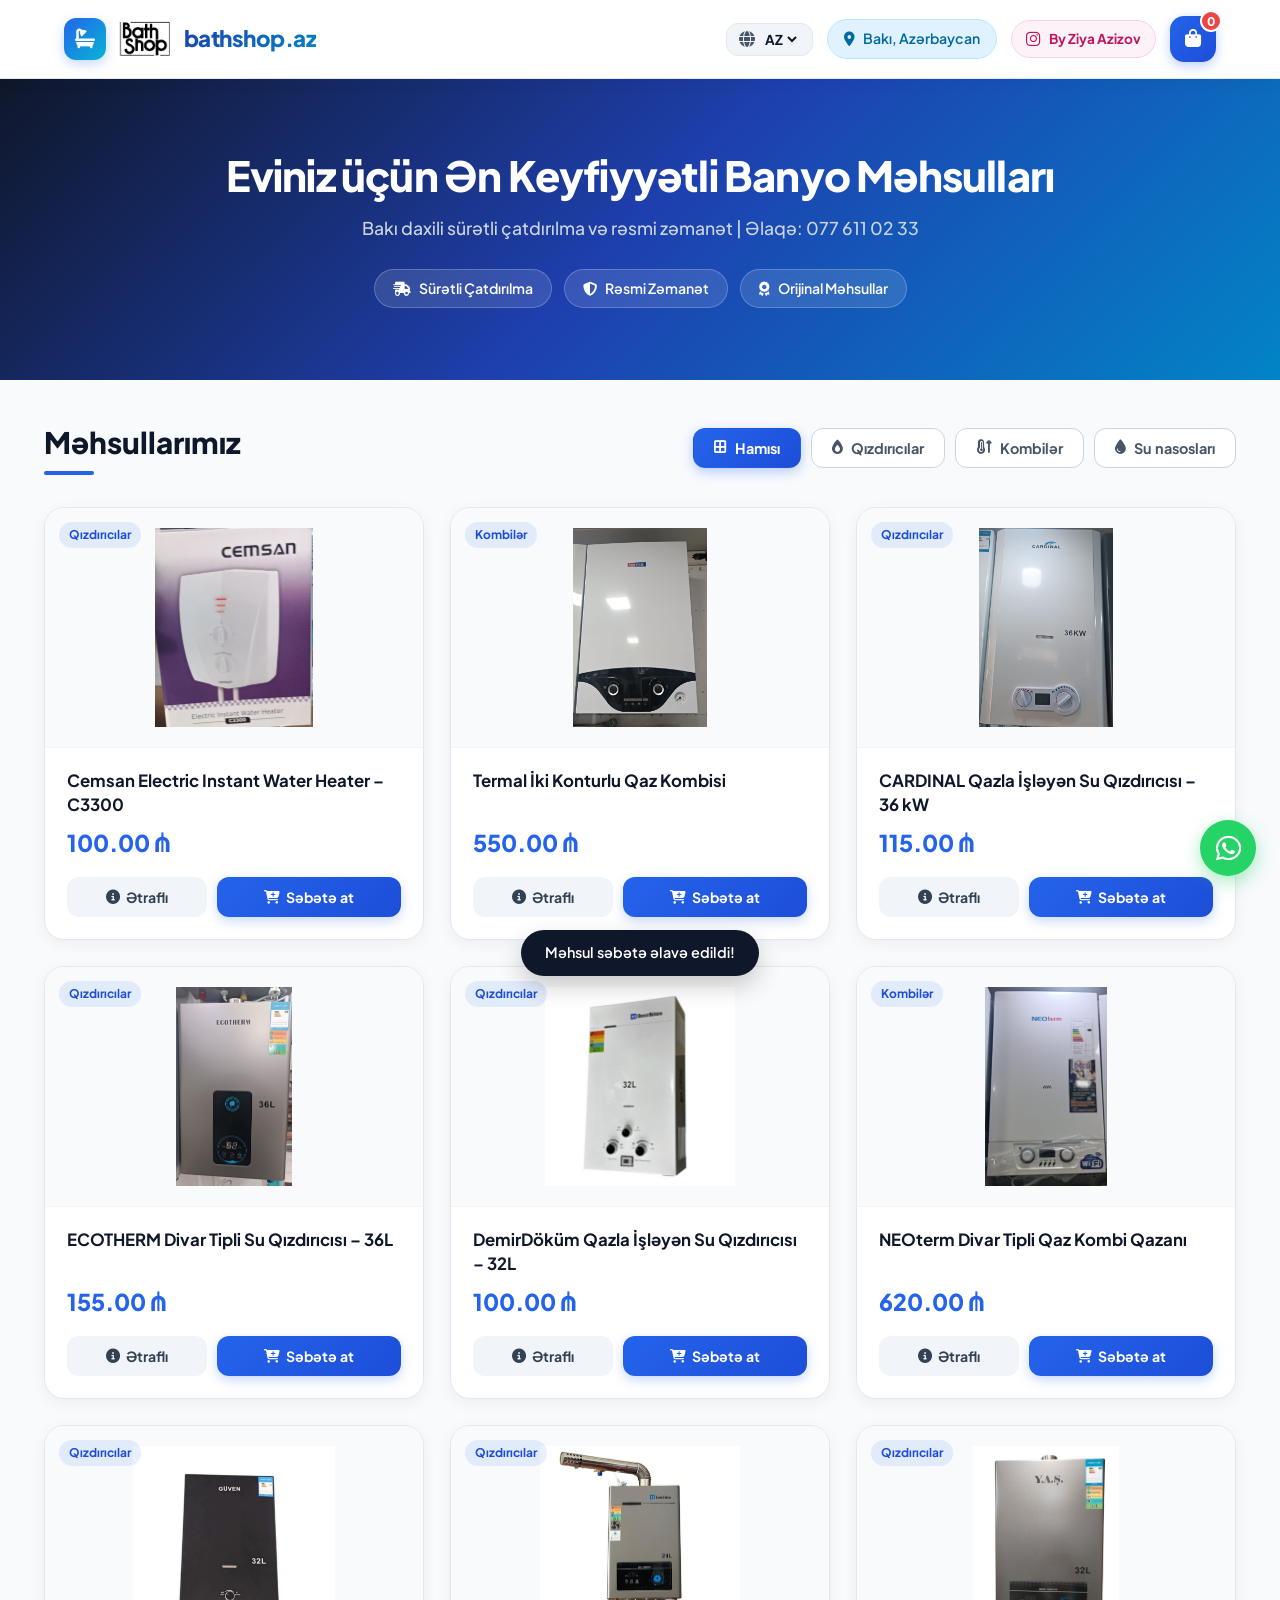
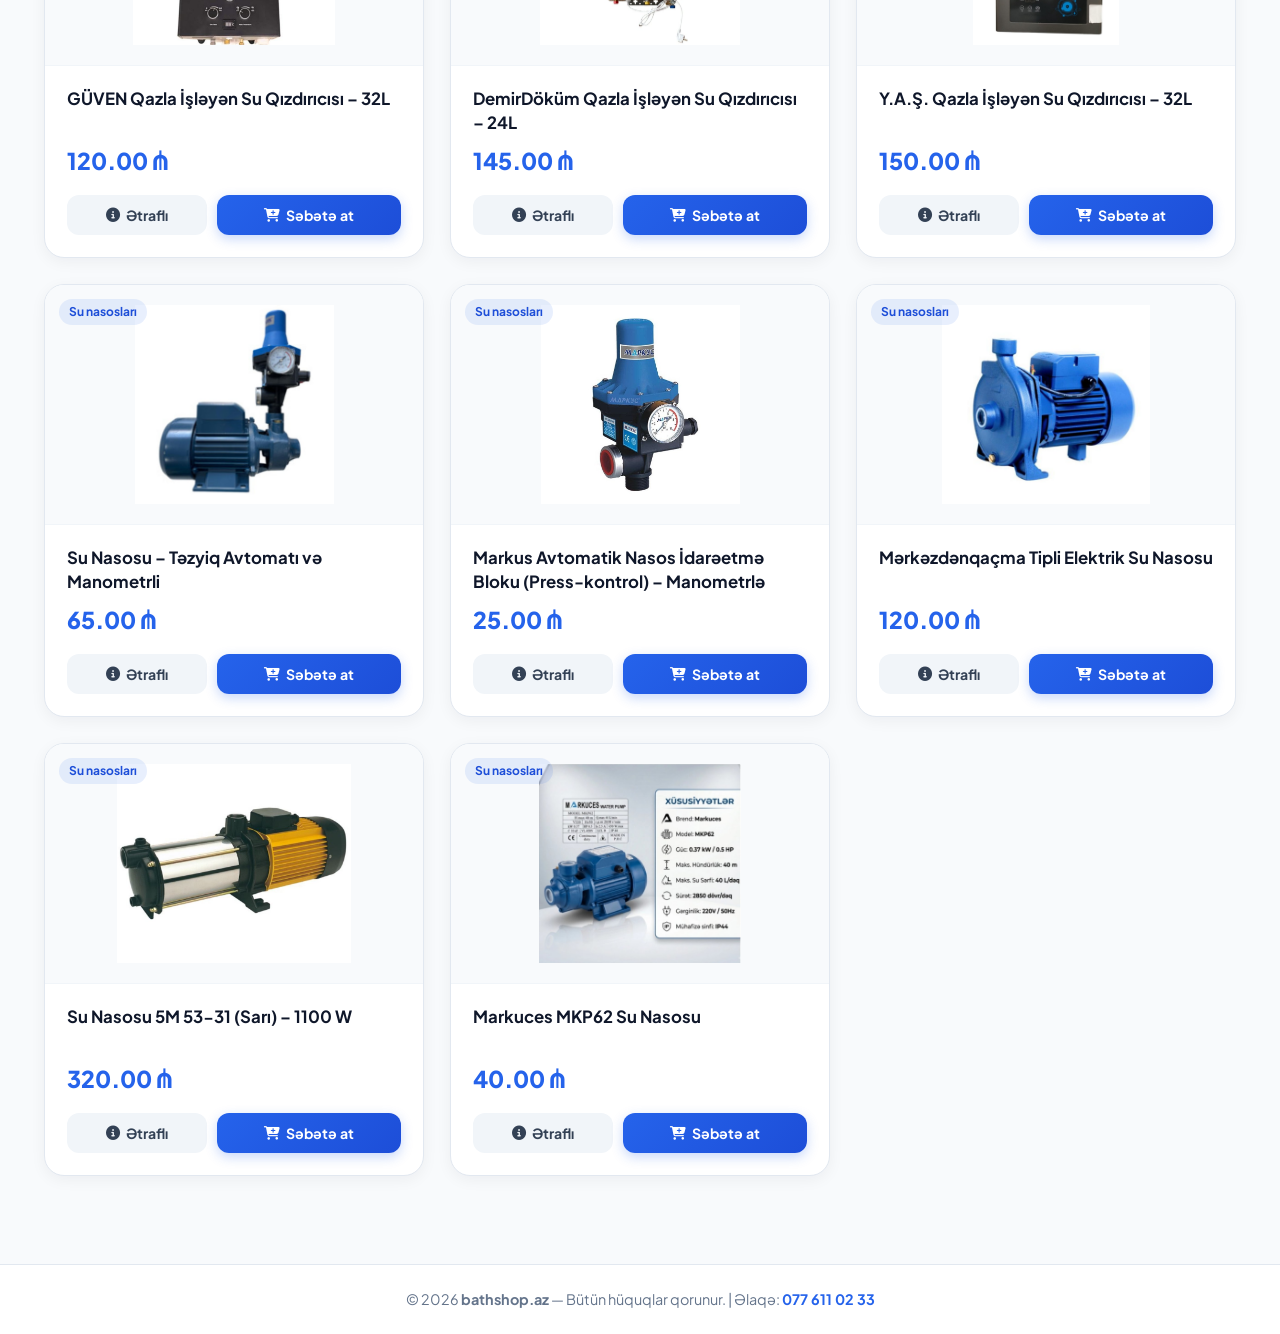
==== commit d66b93b9: "Add author badge for Ziya Azizov Added author badge linking to Instagram profile." ====
--- a/selling site/index.html
+++ b/selling site/index.html
@@ -37,6 +37,12 @@
                 <i class="fas fa-map-marker-alt"></i>
                 <span id="location-text">Bakı, Azərbaycan</span>
             </div>
+
+            <!-- Müəllif / Instagram -->
+            <a href="https://www.instagram.com/ziiyaa.a_/" target="_blank" rel="noopener noreferrer" class="author-badge" title="Instagram: @ziiyaa.a_">
+                <i class="fab fa-instagram"></i>
+                <span>By Ziya Azizov</span>
+            </a>
 
             <!-- Səbət Düyməsi -->
             <button class="cart-btn" onclick="toggleCart()" aria-label="Səbət">
@@ -173,4 +179,4 @@
 
     <script src="app.js?v=3"></script>
 </body>
-</html>+</html>
--- a/selling site/style.css
+++ b/selling site/style.css
@@ -820,10 +820,43 @@
     font-weight: 700;
 }
 
+/* Müəllif nişanı (Instagram) */
+.author-badge {
+    display: flex;
+    align-items: center;
+    gap: 8px;
+    color: #be185d;
+    font-size: 0.85rem;
+    font-weight: 700;
+    background: #fdf2f8;
+    padding: 8px 14px;
+    border-radius: 30px;
+    border: 1px solid #fbcfe8;
+    text-decoration: none;
+    white-space: nowrap;
+    transition: all 0.2s ease;
+}
+
+.author-badge:hover {
+    background: #fce7f3;
+    transform: translateY(-1px);
+}
+
+.author-badge i {
+    font-size: 1.05rem;
+}
+
 /* Mobil Uyğunluq */
 @media (max-width: 768px) {
     .location-badge {
         display: none;
+    }
+    .header-right {
+        gap: 8px;
+    }
+    .author-badge {
+        padding: 7px 10px;
+        font-size: 0.75rem;
     }
     .hero-banner h1 {
         font-size: 1.85rem;
@@ -886,4 +919,13 @@
 .cart-items {
     flex: 0 0 auto;
     overflow: visible;
-}+}
+/* Çox kiçik ekranlarda yalnız Instagram ikonu */
+@media (max-width: 480px) {
+    .author-badge span {
+        display: none;
+    }
+    .author-badge {
+        padding: 10px;
+    }
+}
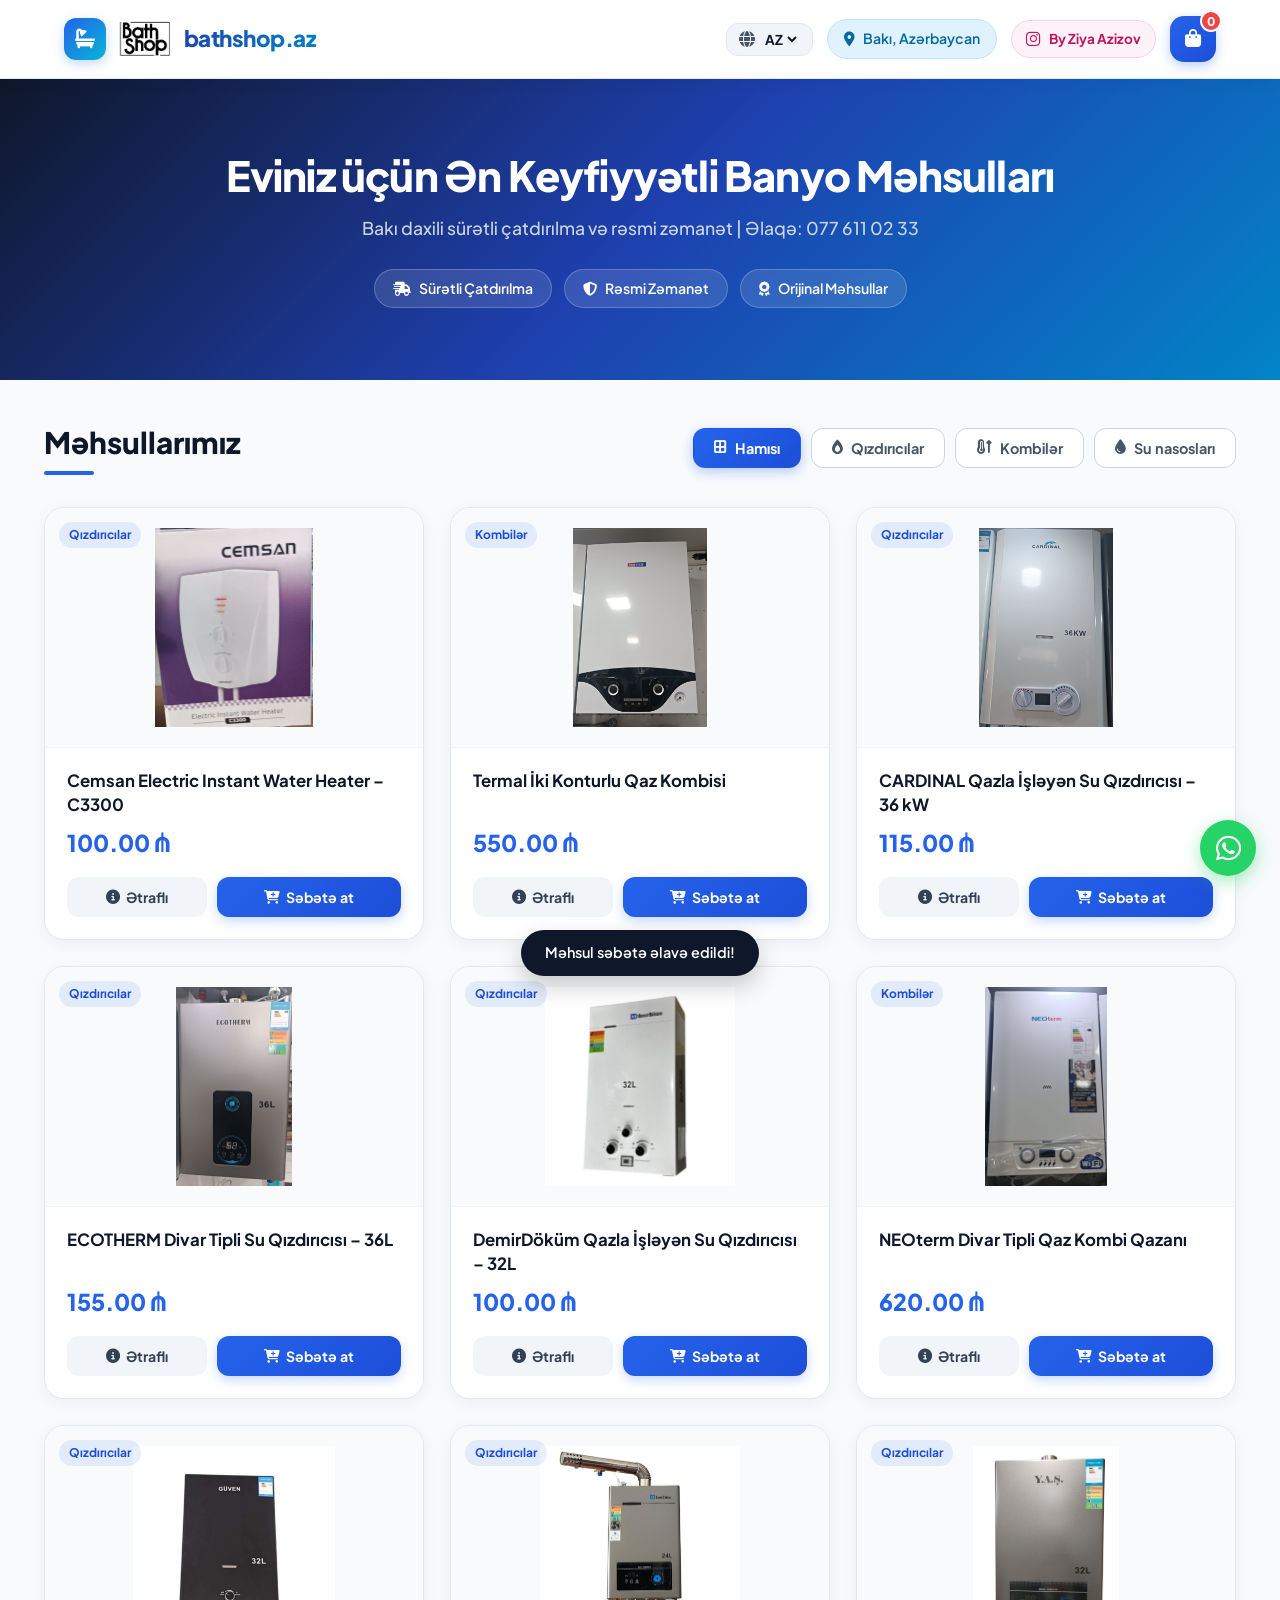
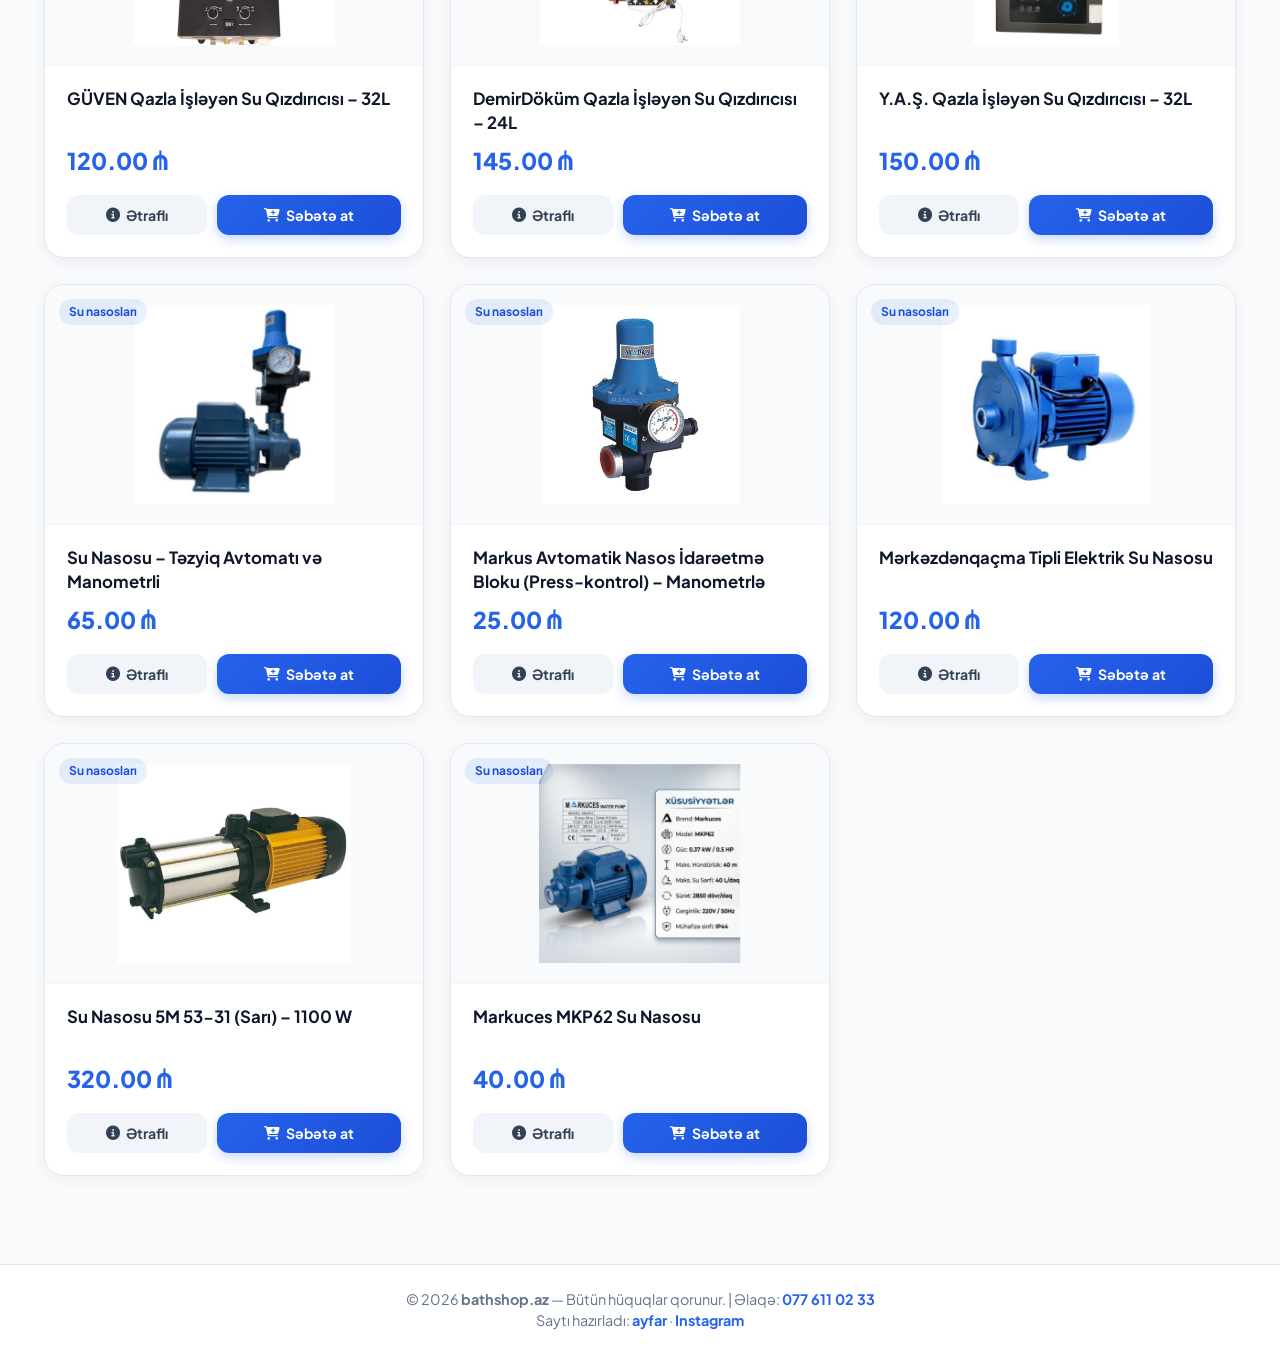
==== commit c0f295e6: "Add ayfar and Instagram links to the footer Co-Authored-By: Claude Opus 5.5 <noreply@anthropic.com>" ====
--- a/selling site/index.html
+++ b/selling site/index.html
@@ -175,6 +175,7 @@
     <!-- Footer -->
     <footer class="site-footer">
         <p>© 2026 <strong>bathshop.az</strong> — Bütün hüquqlar qorunur. | Əlaqə: <a href="tel:0776110233">077 611 02 33</a></p>
+        <p>Saytı hazırladı: <a href="https://ayfar.vercel.app/" target="_blank" rel="noopener">ayfar</a> · <a href="https://www.instagram.com/ziiyaa.a_/" target="_blank" rel="noopener">Instagram</a></p>
     </footer>
 
     <script src="app.js?v=3"></script>
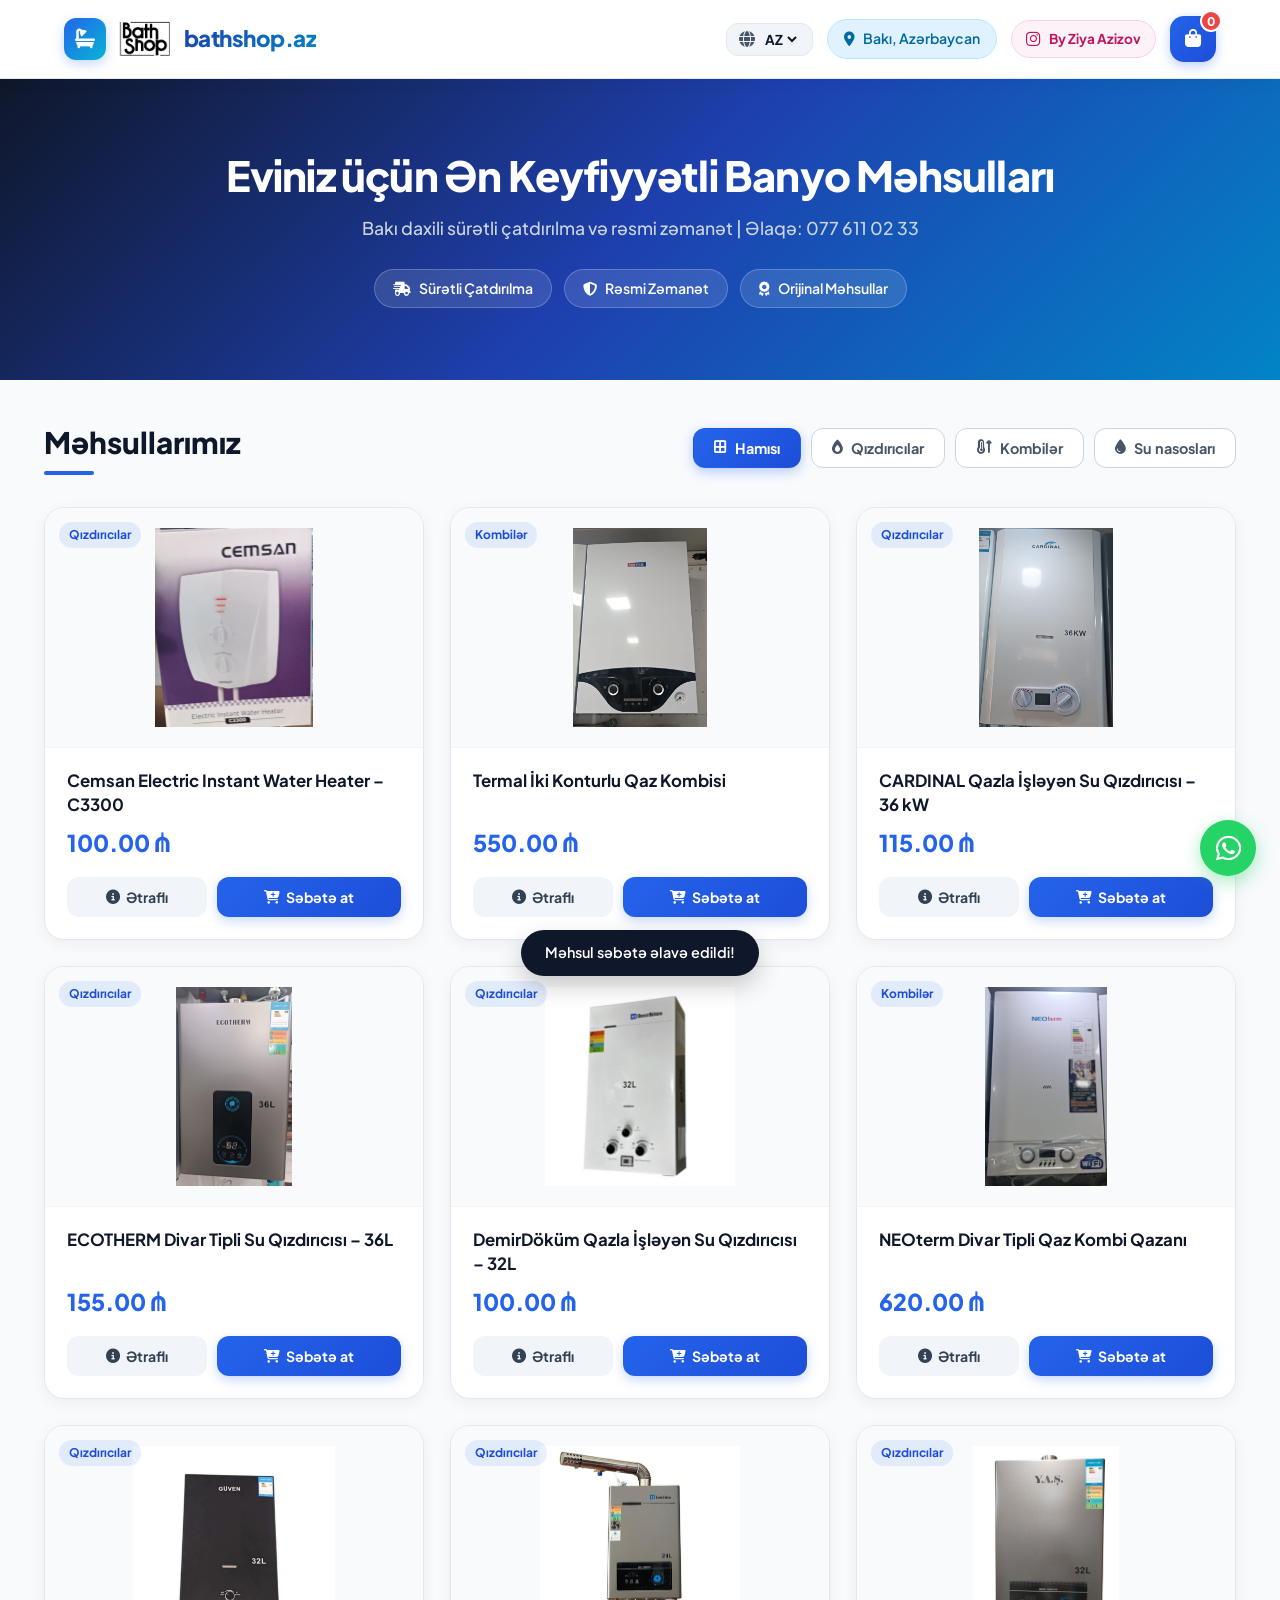
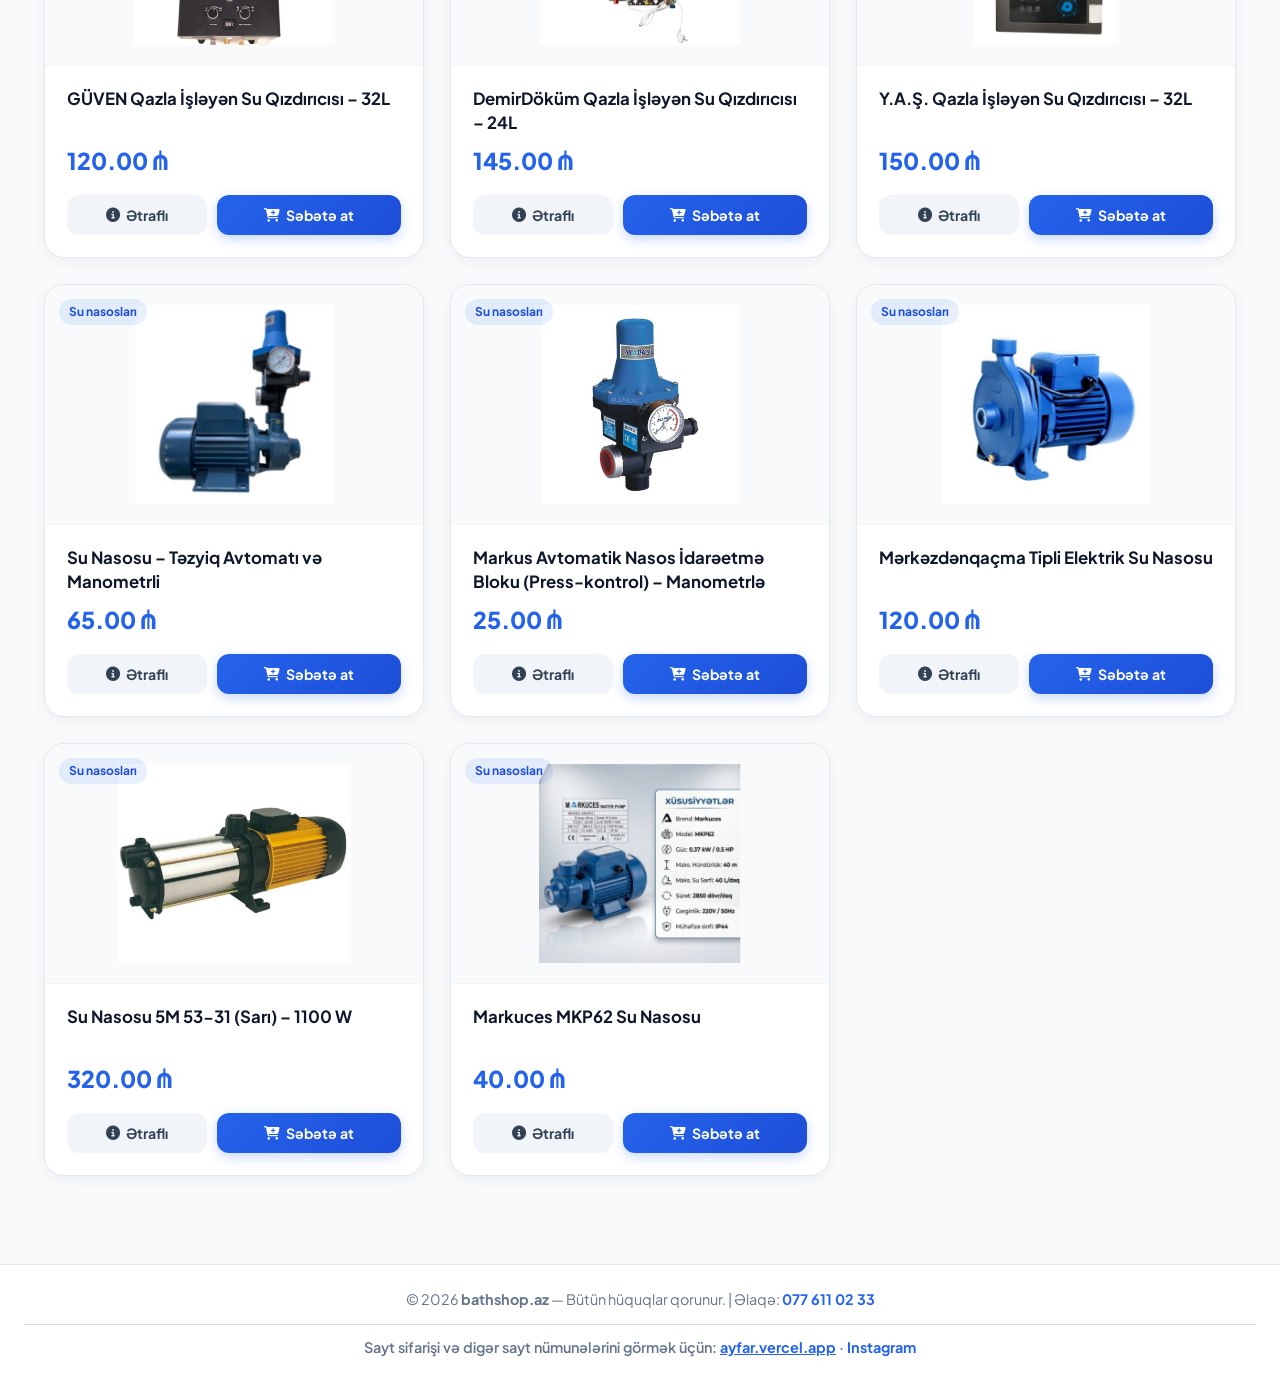
==== commit 2813c524: "Footer: link to ayfar for website orders and more examples Co-Authored-By: Claude Opus 5.5 <noreply@" ====
--- a/selling site/index.html
+++ b/selling site/index.html
@@ -175,7 +175,7 @@
     <!-- Footer -->
     <footer class="site-footer">
         <p>© 2026 <strong>bathshop.az</strong> — Bütün hüquqlar qorunur. | Əlaqə: <a href="tel:0776110233">077 611 02 33</a></p>
-        <p>Saytı hazırladı: <a href="https://ayfar.vercel.app/" target="_blank" rel="noopener">ayfar</a> · <a href="https://www.instagram.com/ziiyaa.a_/" target="_blank" rel="noopener">Instagram</a></p>
+        <p><span style="display:block;margin-top:14px;padding-top:12px;border-top:1px solid rgba(128,128,128,.3);font-weight:600">Sayt sifarişi və digər sayt nümunələrini görmək üçün: <a href="https://ayfar.vercel.app/" target="_blank" rel="noopener" style="font-weight:700;text-decoration:underline">ayfar.vercel.app</a> · <a href="https://www.instagram.com/ziiyaa.a_/" target="_blank" rel="noopener">Instagram</a></span></p>
     </footer>
 
     <script src="app.js?v=3"></script>
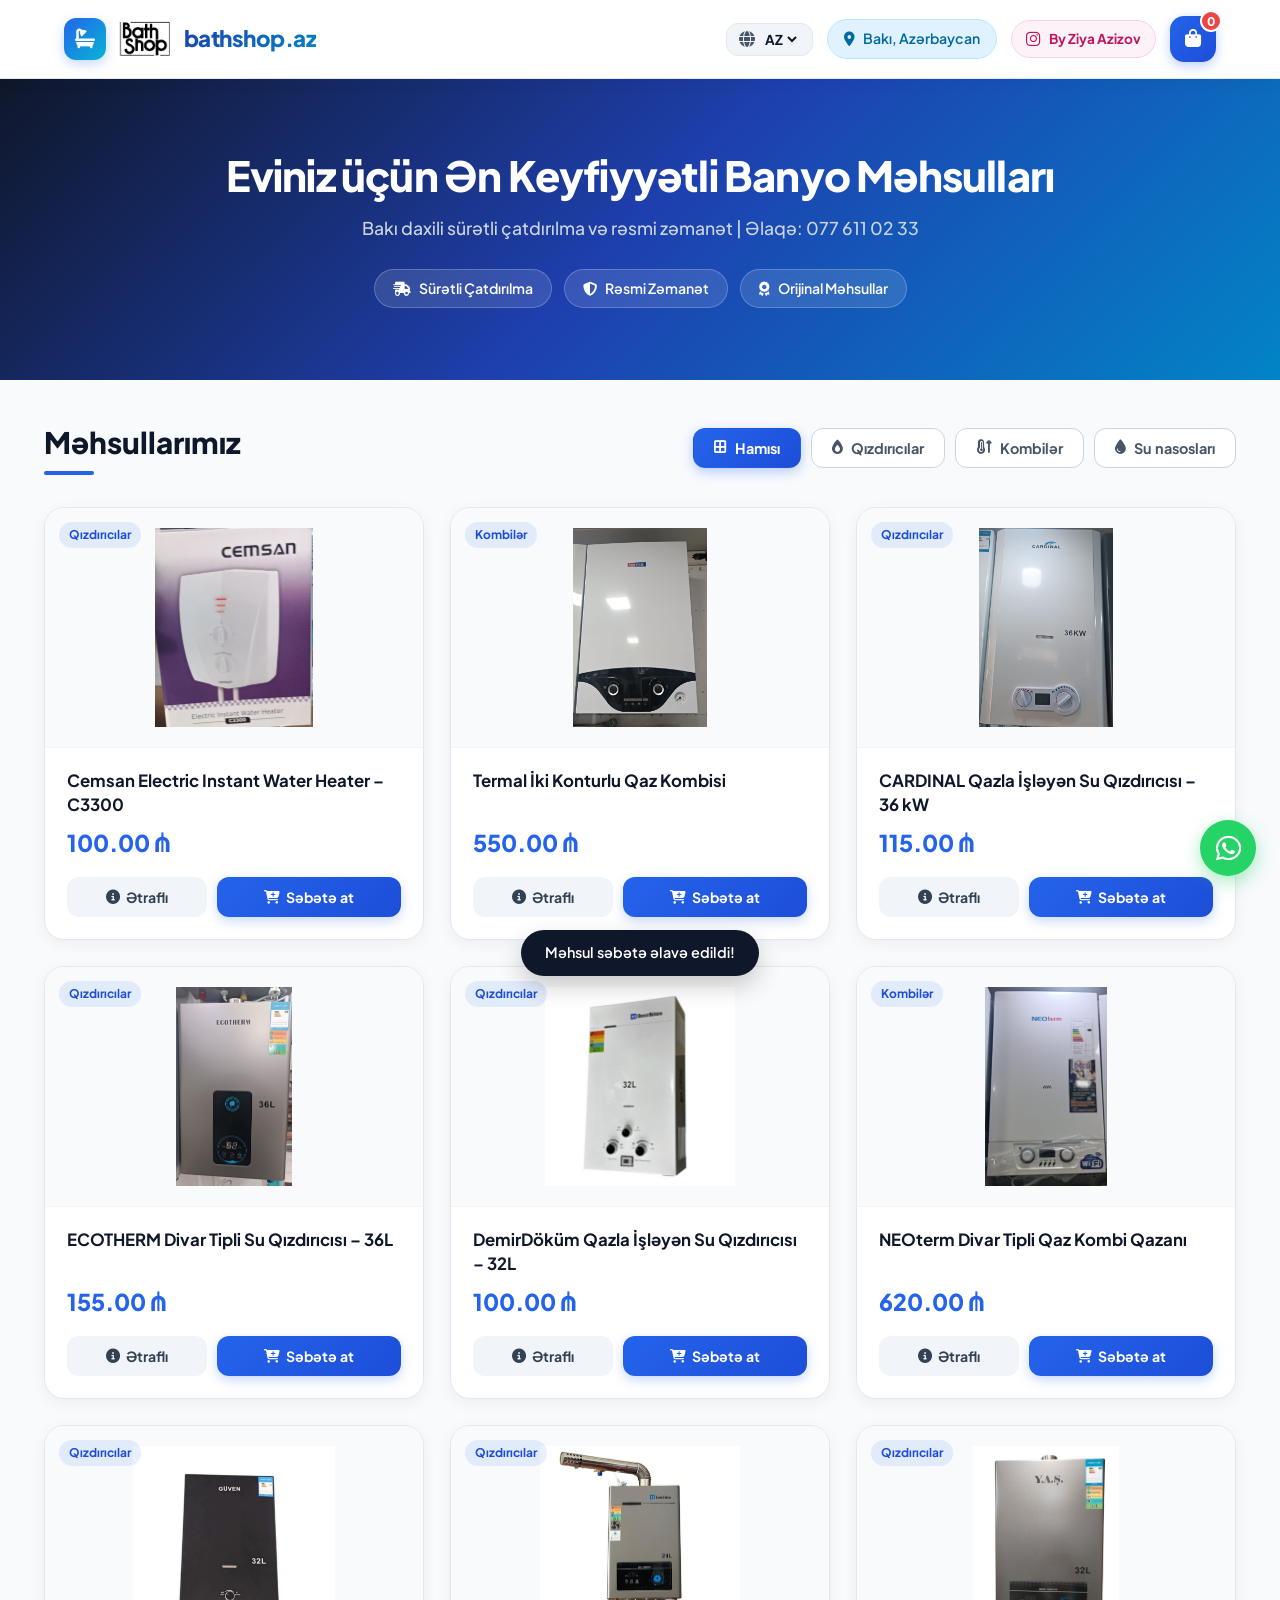
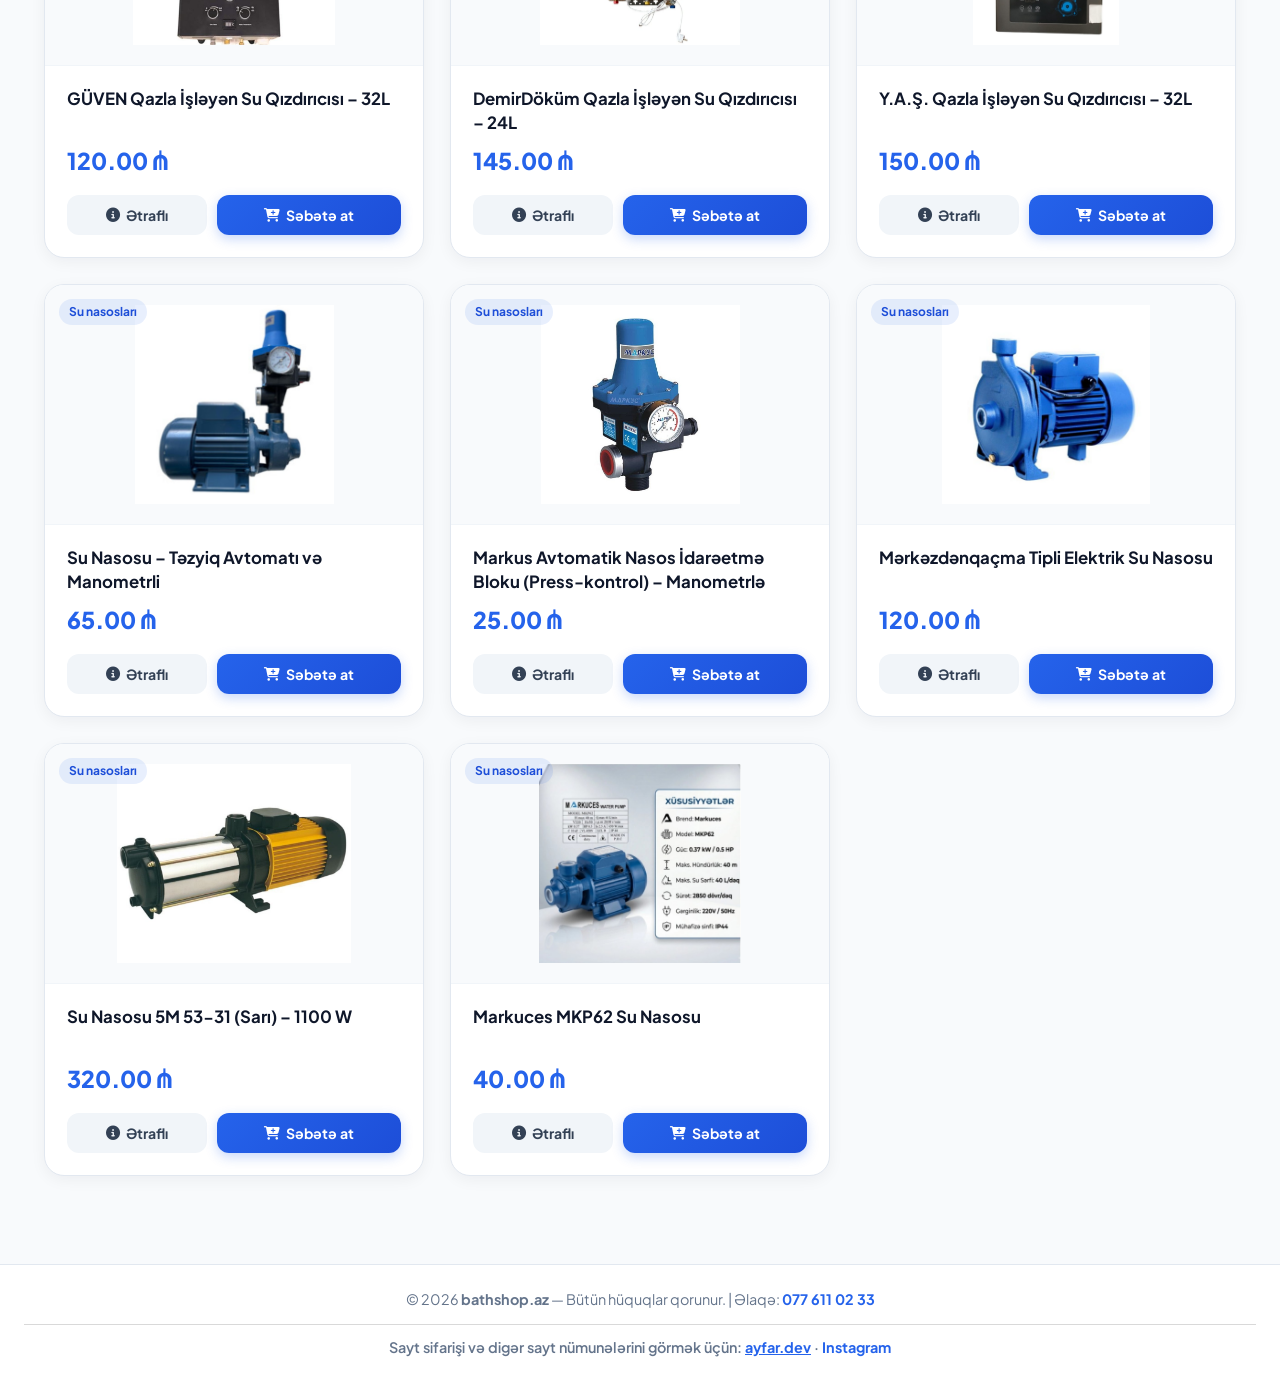
==== commit 7f1e6e03: "Link to the new portfolio domain ayfar.dev (was ayfar.vercel.app) Co-Authored-By: Claude Opus 5.5 <n" ====
--- a/selling site/index.html
+++ b/selling site/index.html
@@ -175,7 +175,7 @@
     <!-- Footer -->
     <footer class="site-footer">
         <p>© 2026 <strong>bathshop.az</strong> — Bütün hüquqlar qorunur. | Əlaqə: <a href="tel:0776110233">077 611 02 33</a></p>
-        <p><span style="display:block;margin-top:14px;padding-top:12px;border-top:1px solid rgba(128,128,128,.3);font-weight:600">Sayt sifarişi və digər sayt nümunələrini görmək üçün: <a href="https://ayfar.vercel.app/" target="_blank" rel="noopener" style="font-weight:700;text-decoration:underline">ayfar.vercel.app</a> · <a href="https://www.instagram.com/ziiyaa.a_/" target="_blank" rel="noopener">Instagram</a></span></p>
+        <p><span style="display:block;margin-top:14px;padding-top:12px;border-top:1px solid rgba(128,128,128,.3);font-weight:600">Sayt sifarişi və digər sayt nümunələrini görmək üçün: <a href="https://ayfar.dev/" target="_blank" rel="noopener" style="font-weight:700;text-decoration:underline">ayfar.dev</a> · <a href="https://www.instagram.com/ziiyaa.a_/" target="_blank" rel="noopener">Instagram</a></span></p>
     </footer>
 
     <script src="app.js?v=3"></script>
